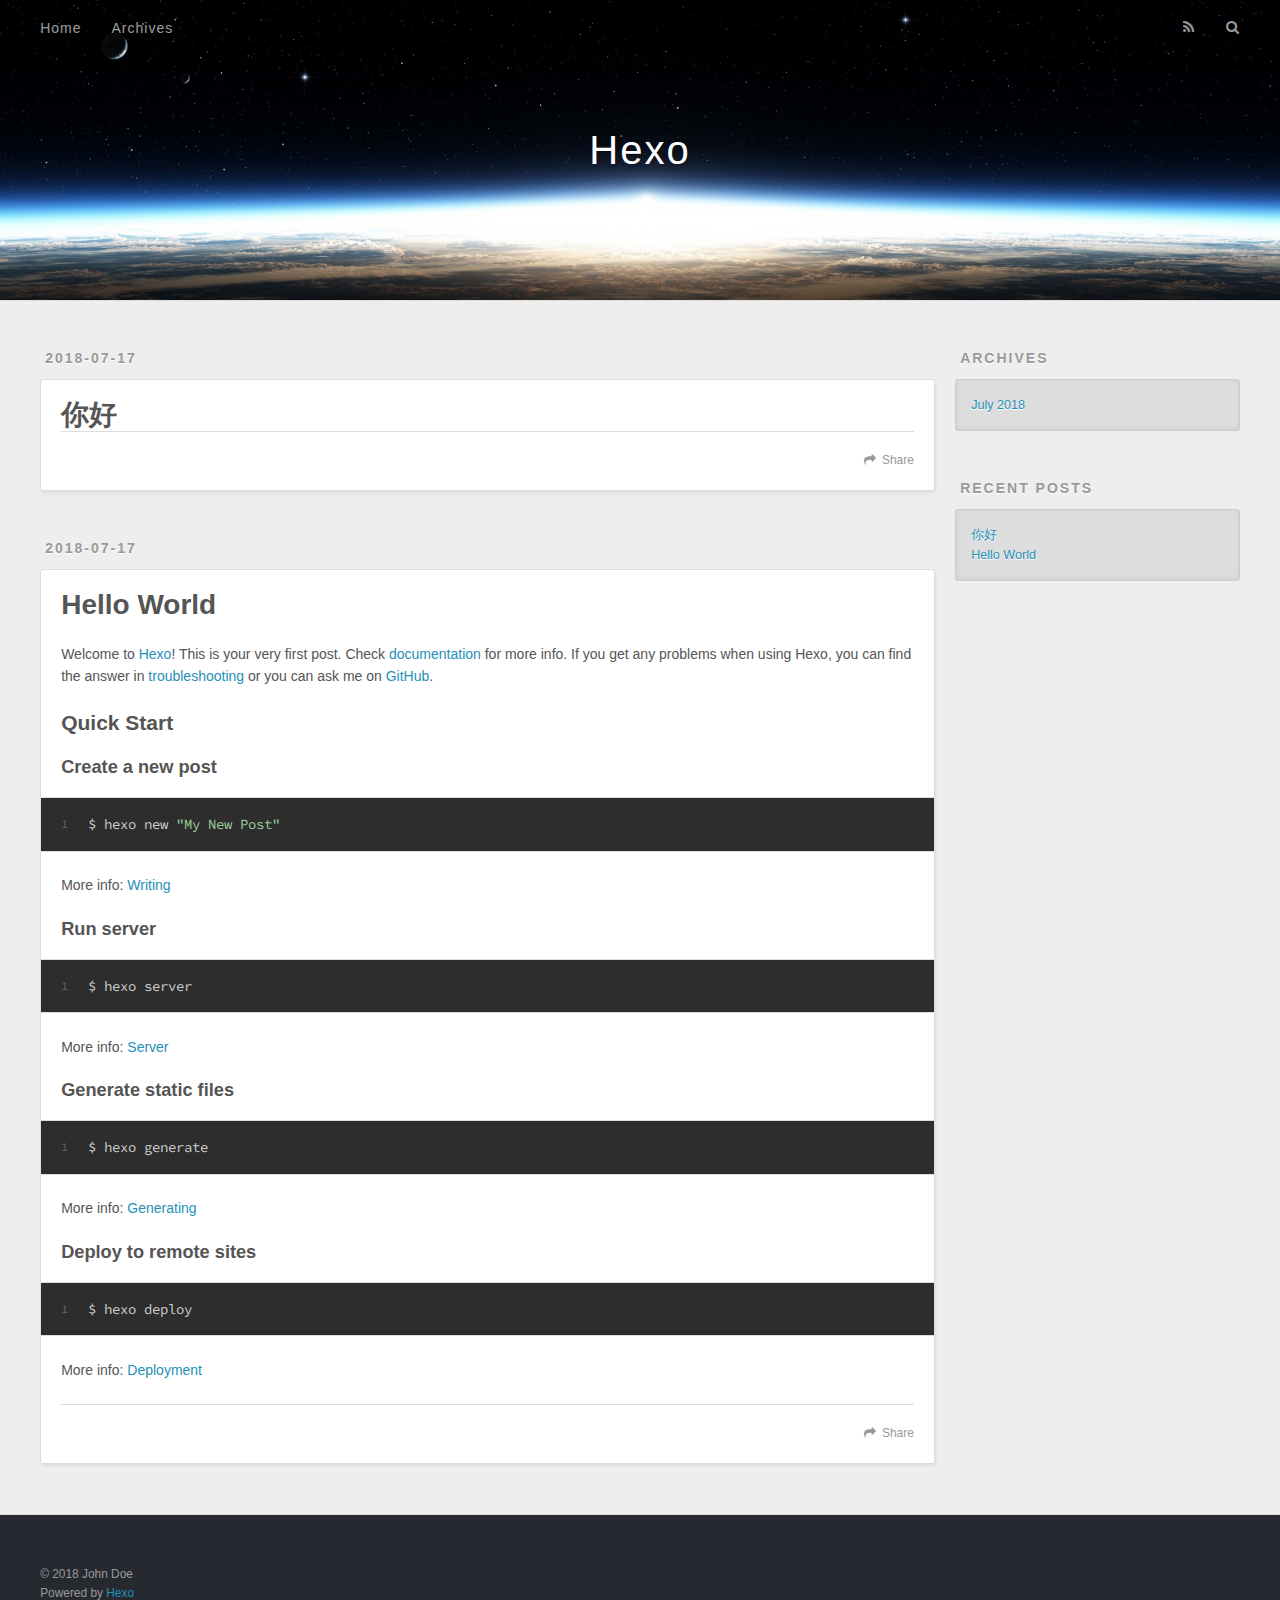
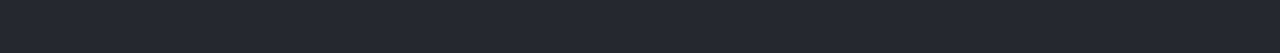
==== index.html @ c79a35bd "Site updated: 2018-07-17 16:53:22" ====
<!DOCTYPE html>
<html>
<head>
  <meta charset="utf-8">
  

  
  <title>Hexo</title>
  <meta name="viewport" content="width=device-width, initial-scale=1, maximum-scale=1">
  <meta property="og:type" content="website">
<meta property="og:title" content="Hexo">
<meta property="og:url" content="http://yoursite.com/index.html">
<meta property="og:site_name" content="Hexo">
<meta property="og:locale" content="default">
<meta name="twitter:card" content="summary">
<meta name="twitter:title" content="Hexo">
  
    <link rel="alternate" href="/atom.xml" title="Hexo" type="application/atom+xml">
  
  
    <link rel="icon" href="/favicon.png">
  
  
    <link href="//fonts.googleapis.com/css?family=Source+Code+Pro" rel="stylesheet" type="text/css">
  
  <link rel="stylesheet" href="/css/style.css">
</head>

<body>
  <div id="container">
    <div id="wrap">
      <header id="header">
  <div id="banner"></div>
  <div id="header-outer" class="outer">
    <div id="header-title" class="inner">
      <h1 id="logo-wrap">
        <a href="/" id="logo">Hexo</a>
      </h1>
      
    </div>
    <div id="header-inner" class="inner">
      <nav id="main-nav">
        <a id="main-nav-toggle" class="nav-icon"></a>
        
          <a class="main-nav-link" href="/">Home</a>
        
          <a class="main-nav-link" href="/archives">Archives</a>
        
      </nav>
      <nav id="sub-nav">
        
          <a id="nav-rss-link" class="nav-icon" href="/atom.xml" title="RSS Feed"></a>
        
        <a id="nav-search-btn" class="nav-icon" title="Search"></a>
      </nav>
      <div id="search-form-wrap">
        <form action="//google.com/search" method="get" accept-charset="UTF-8" class="search-form"><input type="search" name="q" class="search-form-input" placeholder="Search"><button type="submit" class="search-form-submit">&#xF002;</button><input type="hidden" name="sitesearch" value="http://yoursite.com"></form>
      </div>
    </div>
  </div>
</header>
      <div class="outer">
        <section id="main">
  
    <article id="post-你好" class="article article-type-post" itemscope itemprop="blogPost">
  <div class="article-meta">
    <a href="/2018/07/17/你好/" class="article-date">
  <time datetime="2018-07-17T03:58:32.000Z" itemprop="datePublished">2018-07-17</time>
</a>
    
  </div>
  <div class="article-inner">
    
    
      <header class="article-header">
        
  
    <h1 itemprop="name">
      <a class="article-title" href="/2018/07/17/你好/">你好</a>
    </h1>
  

      </header>
    
    <div class="article-entry" itemprop="articleBody">
      
        
      
    </div>
    <footer class="article-footer">
      <a data-url="http://yoursite.com/2018/07/17/你好/" data-id="cjjpgne7o00016k200ymboark" class="article-share-link">Share</a>
      
      
    </footer>
  </div>
  
</article>


  
    <article id="post-hello-world" class="article article-type-post" itemscope itemprop="blogPost">
  <div class="article-meta">
    <a href="/2018/07/17/hello-world/" class="article-date">
  <time datetime="2018-07-17T03:24:04.174Z" itemprop="datePublished">2018-07-17</time>
</a>
    
  </div>
  <div class="article-inner">
    
    
      <header class="article-header">
        
  
    <h1 itemprop="name">
      <a class="article-title" href="/2018/07/17/hello-world/">Hello World</a>
    </h1>
  

      </header>
    
    <div class="article-entry" itemprop="articleBody">
      
        <p>Welcome to <a href="https://hexo.io/" target="_blank" rel="noopener">Hexo</a>! This is your very first post. Check <a href="https://hexo.io/docs/" target="_blank" rel="noopener">documentation</a> for more info. If you get any problems when using Hexo, you can find the answer in <a href="https://hexo.io/docs/troubleshooting.html" target="_blank" rel="noopener">troubleshooting</a> or you can ask me on <a href="https://github.com/hexojs/hexo/issues" target="_blank" rel="noopener">GitHub</a>.</p>
<h2 id="Quick-Start"><a href="#Quick-Start" class="headerlink" title="Quick Start"></a>Quick Start</h2><h3 id="Create-a-new-post"><a href="#Create-a-new-post" class="headerlink" title="Create a new post"></a>Create a new post</h3><figure class="highlight bash"><table><tr><td class="gutter"><pre><span class="line">1</span><br></pre></td><td class="code"><pre><span class="line">$ hexo new <span class="string">"My New Post"</span></span><br></pre></td></tr></table></figure>
<p>More info: <a href="https://hexo.io/docs/writing.html" target="_blank" rel="noopener">Writing</a></p>
<h3 id="Run-server"><a href="#Run-server" class="headerlink" title="Run server"></a>Run server</h3><figure class="highlight bash"><table><tr><td class="gutter"><pre><span class="line">1</span><br></pre></td><td class="code"><pre><span class="line">$ hexo server</span><br></pre></td></tr></table></figure>
<p>More info: <a href="https://hexo.io/docs/server.html" target="_blank" rel="noopener">Server</a></p>
<h3 id="Generate-static-files"><a href="#Generate-static-files" class="headerlink" title="Generate static files"></a>Generate static files</h3><figure class="highlight bash"><table><tr><td class="gutter"><pre><span class="line">1</span><br></pre></td><td class="code"><pre><span class="line">$ hexo generate</span><br></pre></td></tr></table></figure>
<p>More info: <a href="https://hexo.io/docs/generating.html" target="_blank" rel="noopener">Generating</a></p>
<h3 id="Deploy-to-remote-sites"><a href="#Deploy-to-remote-sites" class="headerlink" title="Deploy to remote sites"></a>Deploy to remote sites</h3><figure class="highlight bash"><table><tr><td class="gutter"><pre><span class="line">1</span><br></pre></td><td class="code"><pre><span class="line">$ hexo deploy</span><br></pre></td></tr></table></figure>
<p>More info: <a href="https://hexo.io/docs/deployment.html" target="_blank" rel="noopener">Deployment</a></p>

      
    </div>
    <footer class="article-footer">
      <a data-url="http://yoursite.com/2018/07/17/hello-world/" data-id="cjjpgne7800006k20ro64eqb4" class="article-share-link">Share</a>
      
      
    </footer>
  </div>
  
</article>


  


</section>
        
          <aside id="sidebar">
  
    

  
    

  
    
  
    
  <div class="widget-wrap">
    <h3 class="widget-title">Archives</h3>
    <div class="widget">
      <ul class="archive-list"><li class="archive-list-item"><a class="archive-list-link" href="/archives/2018/07/">July 2018</a></li></ul>
    </div>
  </div>


  
    
  <div class="widget-wrap">
    <h3 class="widget-title">Recent Posts</h3>
    <div class="widget">
      <ul>
        
          <li>
            <a href="/2018/07/17/你好/">你好</a>
          </li>
        
          <li>
            <a href="/2018/07/17/hello-world/">Hello World</a>
          </li>
        
      </ul>
    </div>
  </div>

  
</aside>
        
      </div>
      <footer id="footer">
  
  <div class="outer">
    <div id="footer-info" class="inner">
      &copy; 2018 John Doe<br>
      Powered by <a href="http://hexo.io/" target="_blank">Hexo</a>
    </div>
  </div>
</footer>
    </div>
    <nav id="mobile-nav">
  
    <a href="/" class="mobile-nav-link">Home</a>
  
    <a href="/archives" class="mobile-nav-link">Archives</a>
  
</nav>
    

<script src="//ajax.googleapis.com/ajax/libs/jquery/2.0.3/jquery.min.js"></script>


  <link rel="stylesheet" href="/fancybox/jquery.fancybox.css">
  <script src="/fancybox/jquery.fancybox.pack.js"></script>


<script src="/js/script.js"></script>



  </div>
</body>
</html>
---- css/style.css ----
body {
  width: 100%;
}
body:before,
body:after {
  content: "";
  display: table;
}
body:after {
  clear: both;
}
html,
body,
div,
span,
applet,
object,
iframe,
h1,
h2,
h3,
h4,
h5,
h6,
p,
blockquote,
pre,
a,
abbr,
acronym,
address,
big,
cite,
code,
del,
dfn,
em,
img,
ins,
kbd,
q,
s,
samp,
small,
strike,
strong,
sub,
sup,
tt,
var,
dl,
dt,
dd,
ol,
ul,
li,
fieldset,
form,
label,
legend,
table,
caption,
tbody,
tfoot,
thead,
tr,
th,
td {
  margin: 0;
  padding: 0;
  border: 0;
  outline: 0;
  font-weight: inherit;
  font-style: inherit;
  font-family: inherit;
  font-size: 100%;
  vertical-align: baseline;
}
body {
  line-height: 1;
  color: #000;
  background: #fff;
}
ol,
ul {
  list-style: none;
}
table {
  border-collapse: separate;
  border-spacing: 0;
  vertical-align: middle;
}
caption,
th,
td {
  text-align: left;
  font-weight: normal;
  vertical-align: middle;
}
a img {
  border: none;
}
input,
button {
  margin: 0;
  padding: 0;
}
input::-moz-focus-inner,
button::-moz-focus-inner {
  border: 0;
  padding: 0;
}
@font-face {
  font-family: FontAwesome;
  font-style: normal;
  font-weight: normal;
  src: url("fonts/fontawesome-webfont.eot?v=#4.0.3");
  src: url("fonts/fontawesome-webfont.eot?#iefix&v=#4.0.3") format("embedded-opentype"), url("fonts/fontawesome-webfont.woff?v=#4.0.3") format("woff"), url("fonts/fontawesome-webfont.ttf?v=#4.0.3") format("truetype"), url("fonts/fontawesome-webfont.svg#fontawesomeregular?v=#4.0.3") format("svg");
}
html,
body,
#container {
  height: 100%;
}
body {
  background: #eee;
  font: 14px -apple-system, BlinkMacSystemFont, "Segoe UI", "Roboto", "Oxygen", "Ubuntu", "Cantarell", "Fira Sans", "Droid Sans", "Helvetica Neue", sans-serif;
  -webkit-text-size-adjust: 100%;
}
.outer {
  max-width: 1220px;
  margin: 0 auto;
  padding: 0 20px;
}
.outer:before,
.outer:after {
  content: "";
  display: table;
}
.outer:after {
  clear: both;
}
.inner {
  display: inline;
  float: left;
  width: 98.33333333333333%;
  margin: 0 0.833333333333333%;
}
.left,
.alignleft {
  float: left;
}
.right,
.alignright {
  float: right;
}
.clear {
  clear: both;
}
#container {
  position: relative;
}
.mobile-nav-on {
  overflow: hidden;
}
#wrap {
  height: 100%;
  width: 100%;
  position: absolute;
  top: 0;
  left: 0;
  -webkit-transition: 0.2s ease-out;
  -moz-transition: 0.2s ease-out;
  -ms-transition: 0.2s ease-out;
  transition: 0.2s ease-out;
  z-index: 1;
  background: #eee;
}
.mobile-nav-on #wrap {
  left: 280px;
}
@media screen and (min-width: 768px) {
  #main {
    display: inline;
    float: left;
    width: 73.33333333333333%;
    margin: 0 0.833333333333333%;
  }
}
.article-date,
.article-category-link,
.archive-year,
.widget-title {
  text-decoration: none;
  text-transform: uppercase;
  letter-spacing: 2px;
  color: #999;
  margin-bottom: 1em;
  margin-left: 5px;
  line-height: 1em;
  text-shadow: 0 1px #fff;
  font-weight: bold;
}
.article-inner,
.archive-article-inner {
  background: #fff;
  -webkit-box-shadow: 1px 2px 3px #ddd;
  box-shadow: 1px 2px 3px #ddd;
  border: 1px solid #ddd;
  border-radius: 3px;
}
.article-entry h1,
.widget h1 {
  font-size: 2em;
}
.article-entry h2,
.widget h2 {
  font-size: 1.5em;
}
.article-entry h3,
.widget h3 {
  font-size: 1.3em;
}
.article-entry h4,
.widget h4 {
  font-size: 1.2em;
}
.article-entry h5,
.widget h5 {
  font-size: 1em;
}
.article-entry h6,
.widget h6 {
  font-size: 1em;
  color: #999;
}
.article-entry hr,
.widget hr {
  border: 1px dashed #ddd;
}
.article-entry strong,
.widget strong {
  font-weight: bold;
}
.article-entry em,
.widget em,
.article-entry cite,
.widget cite {
  font-style: italic;
}
.article-entry sup,
.widget sup,
.article-entry sub,
.widget sub {
  font-size: 0.75em;
  line-height: 0;
  position: relative;
  vertical-align: baseline;
}
.article-entry sup,
.widget sup {
  top: -0.5em;
}
.article-entry sub,
.widget sub {
  bottom: -0.2em;
}
.article-entry small,
.widget small {
  font-size: 0.85em;
}
.article-entry acronym,
.widget acronym,
.article-entry abbr,
.widget abbr {
  border-bottom: 1px dotted;
}
.article-entry ul,
.widget ul,
.article-entry ol,
.widget ol,
.article-entry dl,
.widget dl {
  margin: 0 20px;
  line-height: 1.6em;
}
.article-entry ul ul,
.widget ul ul,
.article-entry ol ul,
.widget ol ul,
.article-entry ul ol,
.widget ul ol,
.article-entry ol ol,
.widget ol ol {
  margin-top: 0;
  margin-bottom: 0;
}
.article-entry ul,
.widget ul {
  list-style: disc;
}
.article-entry ol,
.widget ol {
  list-style: decimal;
}
.article-entry dt,
.widget dt {
  font-weight: bold;
}
#header {
  height: 300px;
  position: relative;
  border-bottom: 1px solid #ddd;
}
#header:before,
#header:after {
  content: "";
  position: absolute;
  left: 0;
  right: 0;
  height: 40px;
}
#header:before {
  top: 0;
  background: -webkit-linear-gradient(rgba(0,0,0,0.2), transparent);
  background: -moz-linear-gradient(rgba(0,0,0,0.2), transparent);
  background: -ms-linear-gradient(rgba(0,0,0,0.2), transparent);
  background: linear-gradient(rgba(0,0,0,0.2), transparent);
}
#header:after {
  bottom: 0;
  background: -webkit-linear-gradient(transparent, rgba(0,0,0,0.2));
  background: -moz-linear-gradient(transparent, rgba(0,0,0,0.2));
  background: -ms-linear-gradient(transparent, rgba(0,0,0,0.2));
  background: linear-gradient(transparent, rgba(0,0,0,0.2));
}
#header-outer {
  height: 100%;
  position: relative;
}
#header-inner {
  position: relative;
  overflow: hidden;
}
#banner {
  position: absolute;
  top: 0;
  left: 0;
  width: 100%;
  height: 100%;
  background: url("images/banner.jpg") center #000;
  -webkit-background-size: cover;
  -moz-background-size: cover;
  background-size: cover;
  z-index: -1;
}
#header-title {
  text-align: center;
  height: 40px;
  position: absolute;
  top: 50%;
  left: 0;
  margin-top: -20px;
}
#logo,
#subtitle {
  text-decoration: none;
  color: #fff;
  font-weight: 300;
  text-shadow: 0 1px 4px rgba(0,0,0,0.3);
}
#logo {
  font-size: 40px;
  line-height: 40px;
  letter-spacing: 2px;
}
#subtitle {
  font-size: 16px;
  line-height: 16px;
  letter-spacing: 1px;
}
#subtitle-wrap {
  margin-top: 16px;
}
#main-nav {
  float: left;
  margin-left: -15px;
}
.nav-icon,
.main-nav-link {
  float: left;
  color: #fff;
  opacity: 0.6;
  text-decoration: none;
  text-shadow: 0 1px rgba(0,0,0,0.2);
  -webkit-transition: opacity 0.2s;
  -moz-transition: opacity 0.2s;
  -ms-transition: opacity 0.2s;
  transition: opacity 0.2s;
  display: block;
  padding: 20px 15px;
}
.nav-icon:hover,
.main-nav-link:hover {
  opacity: 1;
}
.nav-icon {
  font-family: FontAwesome;
  text-align: center;
  font-size: 14px;
  width: 14px;
  height: 14px;
  padding: 20px 15px;
  position: relative;
  cursor: pointer;
}
.main-nav-link {
  font-weight: 300;
  letter-spacing: 1px;
}
@media screen and (max-width: 479px) {
  .main-nav-link {
    display: none;
  }
}
#main-nav-toggle {
  display: none;
}
#main-nav-toggle:before {
  content: "\f0c9";
}
@media screen and (max-width: 479px) {
  #main-nav-toggle {
    display: block;
  }
}
#sub-nav {
  float: right;
  margin-right: -15px;
}
#nav-rss-link:before {
  content: "\f09e";
}
#nav-search-btn:before {
  content: "\f002";
}
#search-form-wrap {
  position: absolute;
  top: 15px;
  width: 150px;
  height: 30px;
  right: -150px;
  opacity: 0;
  -webkit-transition: 0.2s ease-out;
  -moz-transition: 0.2s ease-out;
  -ms-transition: 0.2s ease-out;
  transition: 0.2s ease-out;
}
#search-form-wrap.on {
  opacity: 1;
  right: 0;
}
@media screen and (max-width: 479px) {
  #search-form-wrap {
    width: 100%;
    right: -100%;
  }
}
.search-form {
  position: absolute;
  top: 0;
  left: 0;
  right: 0;
  background: #fff;
  padding: 5px 15px;
  border-radius: 15px;
  -webkit-box-shadow: 0 0 10px rgba(0,0,0,0.3);
  box-shadow: 0 0 10px rgba(0,0,0,0.3);
}
.search-form-input {
  border: none;
  background: none;
  color: #555;
  width: 100%;
  font: 13px -apple-system, BlinkMacSystemFont, "Segoe UI", "Roboto", "Oxygen", "Ubuntu", "Cantarell", "Fira Sans", "Droid Sans", "Helvetica Neue", sans-serif;
  outline: none;
}
.search-form-input::-webkit-search-results-decoration,
.search-form-input::-webkit-search-cancel-button {
  -webkit-appearance: none;
}
.search-form-submit {
  position: absolute;
  top: 50%;
  right: 10px;
  margin-top: -7px;
  font: 13px FontAwesome;
  border: none;
  background: none;
  color: #bbb;
  cursor: pointer;
}
.search-form-submit:hover,
.search-form-submit:focus {
  color: #777;
}
.article {
  margin: 50px 0;
}
.article-inner {
  overflow: hidden;
}
.article-meta:before,
.article-meta:after {
  content: "";
  display: table;
}
.article-meta:after {
  clear: both;
}
.article-date {
  float: left;
}
.article-category {
  float: left;
  line-height: 1em;
  color: #ccc;
  text-shadow: 0 1px #fff;
  margin-left: 8px;
}
.article-category:before {
  content: "\2022";
}
.article-category-link {
  margin: 0 12px 1em;
}
.article-header {
  padding: 20px 20px 0;
}
.article-title {
  text-decoration: none;
  font-size: 2em;
  font-weight: bold;
  color: #555;
  line-height: 1.1em;
  -webkit-transition: color 0.2s;
  -moz-transition: color 0.2s;
  -ms-transition: color 0.2s;
  transition: color 0.2s;
}
a.article-title:hover {
  color: #258fb8;
}
.article-entry {
  color: #555;
  padding: 0 20px;
}
.article-entry:before,
.article-entry:after {
  content: "";
  display: table;
}
.article-entry:after {
  clear: both;
}
.article-entry p,
.article-entry table {
  line-height: 1.6em;
  margin: 1.6em 0;
}
.article-entry h1,
.article-entry h2,
.article-entry h3,
.article-entry h4,
.article-entry h5,
.article-entry h6 {
  font-weight: bold;
}
.article-entry h1,
.article-entry h2,
.article-entry h3,
.article-entry h4,
.article-entry h5,
.article-entry h6 {
  line-height: 1.1em;
  margin: 1.1em 0;
}
.article-entry a {
  color: #258fb8;
  text-decoration: none;
}
.article-entry a:hover {
  text-decoration: underline;
}
.article-entry ul,
.article-entry ol,
.article-entry dl {
  margin-top: 1.6em;
  margin-bottom: 1.6em;
}
.article-entry img,
.article-entry video {
  max-width: 100%;
  height: auto;
  display: block;
  margin: auto;
}
.article-entry iframe {
  border: none;
}
.article-entry table {
  width: 100%;
  border-collapse: collapse;
  border-spacing: 0;
}
.article-entry th {
  font-weight: bold;
  border-bottom: 3px solid #ddd;
  padding-bottom: 0.5em;
}
.article-entry td {
  border-bottom: 1px solid #ddd;
  padding: 10px 0;
}
.article-entry blockquote {
  font-family: Georgia, "Times New Roman", serif;
  font-size: 1.4em;
  margin: 1.6em 20px;
  text-align: center;
}
.article-entry blockquote footer {
  font-size: 14px;
  margin: 1.6em 0;
  font-family: -apple-system, BlinkMacSystemFont, "Segoe UI", "Roboto", "Oxygen", "Ubuntu", "Cantarell", "Fira Sans", "Droid Sans", "Helvetica Neue", sans-serif;
}
.article-entry blockquote footer cite:before {
  content: "—";
  padding: 0 0.5em;
}
.article-entry .pullquote {
  text-align: left;
  width: 45%;
  margin: 0;
}
.article-entry .pullquote.left {
  margin-left: 0.5em;
  margin-right: 1em;
}
.article-entry .pullquote.right {
  margin-right: 0.5em;
  margin-left: 1em;
}
.article-entry .caption {
  color: #999;
  display: block;
  font-size: 0.9em;
  margin-top: 0.5em;
  position: relative;
  text-align: center;
}
.article-entry .video-container {
  position: relative;
  padding-top: 56.25%;
  height: 0;
  overflow: hidden;
}
.article-entry .video-container iframe,
.article-entry .video-container object,
.article-entry .video-container embed {
  position: absolute;
  top: 0;
  left: 0;
  width: 100%;
  height: 100%;
  margin-top: 0;
}
.article-more-link a {
  display: inline-block;
  line-height: 1em;
  padding: 6px 15px;
  border-radius: 15px;
  background: #eee;
  color: #999;
  text-shadow: 0 1px #fff;
  text-decoration: none;
}
.article-more-link a:hover {
  background: #258fb8;
  color: #fff;
  text-decoration: none;
  text-shadow: 0 1px #1e7293;
}
.article-footer {
  font-size: 0.85em;
  line-height: 1.6em;
  border-top: 1px solid #ddd;
  padding-top: 1.6em;
  margin: 0 20px 20px;
}
.article-footer:before,
.article-footer:after {
  content: "";
  display: table;
}
.article-footer:after {
  clear: both;
}
.article-footer a {
  color: #999;
  text-decoration: none;
}
.article-footer a:hover {
  color: #555;
}
.article-tag-list-item {
  float: left;
  margin-right: 10px;
}
.article-tag-list-link:before {
  content: "#";
}
.article-comment-link {
  float: right;
}
.article-comment-link:before {
  content: "\f075";
  font-family: FontAwesome;
  padding-right: 8px;
}
.article-share-link {
  cursor: pointer;
  float: right;
  margin-left: 20px;
}
.article-share-link:before {
  content: "\f064";
  font-family: FontAwesome;
  padding-right: 6px;
}
#article-nav {
  position: relative;
}
#article-nav:before,
#article-nav:after {
  content: "";
  display: table;
}
#article-nav:after {
  clear: both;
}
@media screen and (min-width: 768px) {
  #article-nav {
    margin: 50px 0;
  }
  #article-nav:before {
    width: 8px;
    height: 8px;
    position: absolute;
    top: 50%;
    left: 50%;
    margin-top: -4px;
    margin-left: -4px;
    content: "";
    border-radius: 50%;
    background: #ddd;
    -webkit-box-shadow: 0 1px 2px #fff;
    box-shadow: 0 1px 2px #fff;
  }
}
.article-nav-link-wrap {
  text-decoration: none;
  text-shadow: 0 1px #fff;
  color: #999;
  -webkit-box-sizing: border-box;
  -moz-box-sizing: border-box;
  box-sizing: border-box;
  margin-top: 50px;
  text-align: center;
  display: block;
}
.article-nav-link-wrap:hover {
  color: #555;
}
@media screen and (min-width: 768px) {
  .article-nav-link-wrap {
    width: 50%;
    margin-top: 0;
  }
}
@media screen and (min-width: 768px) {
  #article-nav-newer {
    float: left;
    text-align: right;
    padding-right: 20px;
  }
}
@media screen and (min-width: 768px) {
  #article-nav-older {
    float: right;
    text-align: left;
    padding-left: 20px;
  }
}
.article-nav-caption {
  text-transform: uppercase;
  letter-spacing: 2px;
  color: #ddd;
  line-height: 1em;
  font-weight: bold;
}
#article-nav-newer .article-nav-caption {
  margin-right: -2px;
}
.article-nav-title {
  font-size: 0.85em;
  line-height: 1.6em;
  margin-top: 0.5em;
}
.article-share-box {
  position: absolute;
  display: none;
  background: #fff;
  -webkit-box-shadow: 1px 2px 10px rgba(0,0,0,0.2);
  box-shadow: 1px 2px 10px rgba(0,0,0,0.2);
  border-radius: 3px;
  margin-left: -145px;
  overflow: hidden;
  z-index: 1;
}
.article-share-box.on {
  display: block;
}
.article-share-input {
  width: 100%;
  background: none;
  -webkit-box-sizing: border-box;
  -moz-box-sizing: border-box;
  box-sizing: border-box;
  font: 14px -apple-system, BlinkMacSystemFont, "Segoe UI", "Roboto", "Oxygen", "Ubuntu", "Cantarell", "Fira Sans", "Droid Sans", "Helvetica Neue", sans-serif;
  padding: 0 15px;
  color: #555;
  outline: none;
  border: 1px solid #ddd;
  border-radius: 3px 3px 0 0;
  height: 36px;
  line-height: 36px;
}
.article-share-links {
  background: #eee;
}
.article-share-links:before,
.article-share-links:after {
  content: "";
  display: table;
}
.article-share-links:after {
  clear: both;
}
.article-share-twitter,
.article-share-facebook,
.article-share-pinterest,
.article-share-google {
  width: 50px;
  height: 36px;
  display: block;
  float: left;
  position: relative;
  color: #999;
  text-shadow: 0 1px #fff;
}
.article-share-twitter:before,
.article-share-facebook:before,
.article-share-pinterest:before,
.article-share-google:before {
  font-size: 20px;
  font-family: FontAwesome;
  width: 20px;
  height: 20px;
  position: absolute;
  top: 50%;
  left: 50%;
  margin-top: -10px;
  margin-left: -10px;
  text-align: center;
}
.article-share-twitter:hover,
.article-share-facebook:hover,
.article-share-pinterest:hover,
.article-share-google:hover {
  color: #fff;
}
.article-share-twitter:before {
  content: "\f099";
}
.article-share-twitter:hover {
  background: #00aced;
  text-shadow: 0 1px #008abe;
}
.article-share-facebook:before {
  content: "\f09a";
}
.article-share-facebook:hover {
  background: #3b5998;
  text-shadow: 0 1px #2f477a;
}
.article-share-pinterest:before {
  content: "\f0d2";
}
.article-share-pinterest:hover {
  background: #cb2027;
  text-shadow: 0 1px #a21a1f;
}
.article-share-google:before {
  content: "\f0d5";
}
.article-share-google:hover {
  background: #dd4b39;
  text-shadow: 0 1px #be3221;
}
.article-gallery {
  background: #000;
  position: relative;
}
.article-gallery-photos {
  position: relative;
  overflow: hidden;
}
.article-gallery-img {
  display: none;
  max-width: 100%;
}
.article-gallery-img:first-child {
  display: block;
}
.article-gallery-img.loaded {
  position: absolute;
  display: block;
}
.article-gallery-img img {
  display: block;
  max-width: 100%;
  margin: 0 auto;
}
#comments {
  background: #fff;
  -webkit-box-shadow: 1px 2px 3px #ddd;
  box-shadow: 1px 2px 3px #ddd;
  padding: 20px;
  border: 1px solid #ddd;
  border-radius: 3px;
  margin: 50px 0;
}
#comments a {
  color: #258fb8;
}
.archives-wrap {
  margin: 50px 0;
}
.archives:before,
.archives:after {
  content: "";
  display: table;
}
.archives:after {
  clear: both;
}
.archive-year-wrap {
  margin-bottom: 1em;
}
.archives {
  -webkit-column-gap: 10px;
  -moz-column-gap: 10px;
  column-gap: 10px;
}
@media screen and (min-width: 480px) and (max-width: 767px) {
  .archives {
    -webkit-column-count: 2;
    -moz-column-count: 2;
    column-count: 2;
  }
}
@media screen and (min-width: 768px) {
  .archives {
    -webkit-column-count: 3;
    -moz-column-count: 3;
    column-count: 3;
  }
}
.archive-article {
  -webkit-column-break-inside: avoid;
  page-break-inside: avoid;
  overflow: hidden;
  break-inside: avoid-column;
}
.archive-article-inner {
  padding: 10px;
  margin-bottom: 15px;
}
.archive-article-title {
  text-decoration: none;
  font-weight: bold;
  color: #555;
  -webkit-transition: color 0.2s;
  -moz-transition: color 0.2s;
  -ms-transition: color 0.2s;
  transition: color 0.2s;
  line-height: 1.6em;
}
.archive-article-title:hover {
  color: #258fb8;
}
.archive-article-footer {
  margin-top: 1em;
}
.archive-article-date {
  color: #999;
  text-decoration: none;
  font-size: 0.85em;
  line-height: 1em;
  margin-bottom: 0.5em;
  display: block;
}
#page-nav {
  margin: 50px auto;
  background: #fff;
  -webkit-box-shadow: 1px 2px 3px #ddd;
  box-shadow: 1px 2px 3px #ddd;
  border: 1px solid #ddd;
  border-radius: 3px;
  text-align: center;
  color: #999;
  overflow: hidden;
}
#page-nav:before,
#page-nav:after {
  content: "";
  display: table;
}
#page-nav:after {
  clear: both;
}
#page-nav a,
#page-nav span {
  padding: 10px 20px;
  line-height: 1;
  height: 2ex;
}
#page-nav a {
  color: #999;
  text-decoration: none;
}
#page-nav a:hover {
  background: #999;
  color: #fff;
}
#page-nav .prev {
  float: left;
}
#page-nav .next {
  float: right;
}
#page-nav .page-number {
  display: inline-block;
}
@media screen and (max-width: 479px) {
  #page-nav .page-number {
    display: none;
  }
}
#page-nav .current {
  color: #555;
  font-weight: bold;
}
#page-nav .space {
  color: #ddd;
}
#footer {
  background: #262a30;
  padding: 50px 0;
  border-top: 1px solid #ddd;
  color: #999;
}
#footer a {
  color: #258fb8;
  text-decoration: none;
}
#footer a:hover {
  text-decoration: underline;
}
#footer-info {
  line-height: 1.6em;
  font-size: 0.85em;
}
.article-entry pre,
.article-entry .highlight {
  background: #2d2d2d;
  margin: 0 -20px;
  padding: 15px 20px;
  border-style: solid;
  border-color: #ddd;
  border-width: 1px 0;
  overflow: auto;
  color: #ccc;
  line-height: 22.400000000000002px;
}
.article-entry .highlight .gutter pre,
.article-entry .gist .gist-file .gist-data .line-numbers {
  color: #666;
  font-size: 0.85em;
}
.article-entry pre,
.article-entry code {
  font-family: "Source Code Pro", Consolas, Monaco, Menlo, Consolas, monospace;
}
.article-entry code {
  background: #eee;
  text-shadow: 0 1px #fff;
  padding: 0 0.3em;
}
.article-entry pre code {
  background: none;
  text-shadow: none;
  padding: 0;
}
.article-entry .highlight pre {
  border: none;
  margin: 0;
  padding: 0;
}
.article-entry .highlight table {
  margin: 0;
  width: auto;
}
.article-entry .highlight td {
  border: none;
  padding: 0;
}
.article-entry .highlight figcaption {
  font-size: 0.85em;
  color: #999;
  line-height: 1em;
  margin-bottom: 1em;
}
.article-entry .highlight figcaption:before,
.article-entry .highlight figcaption:after {
  content: "";
  display: table;
}
.article-entry .highlight figcaption:after {
  clear: both;
}
.article-entry .highlight figcaption a {
  float: right;
}
.article-entry .highlight .gutter pre {
  text-align: right;
  padding-right: 20px;
}
.article-entry .highlight .line {
  height: 22.400000000000002px;
}
.article-entry .highlight .line.marked {
  background: #515151;
}
.article-entry .gist {
  margin: 0 -20px;
  border-style: solid;
  border-color: #ddd;
  border-width: 1px 0;
  background: #2d2d2d;
  padding: 15px 20px 15px 0;
}
.article-entry .gist .gist-file {
  border: none;
  font-family: "Source Code Pro", Consolas, Monaco, Menlo, Consolas, monospace;
  margin: 0;
}
.article-entry .gist .gist-file .gist-data {
  background: none;
  border: none;
}
.article-entry .gist .gist-file .gist-data .line-numbers {
  background: none;
  border: none;
  padding: 0 20px 0 0;
}
.article-entry .gist .gist-file .gist-data .line-data {
  padding: 0 !important;
}
.article-entry .gist .gist-file .highlight {
  margin: 0;
  padding: 0;
  border: none;
}
.article-entry .gist .gist-file .gist-meta {
  background: #2d2d2d;
  color: #999;
  font: 0.85em -apple-system, BlinkMacSystemFont, "Segoe UI", "Roboto", "Oxygen", "Ubuntu", "Cantarell", "Fira Sans", "Droid Sans", "Helvetica Neue", sans-serif;
  text-shadow: 0 0;
  padding: 0;
  margin-top: 1em;
  margin-left: 20px;
}
.article-entry .gist .gist-file .gist-meta a {
  color: #258fb8;
  font-weight: normal;
}
.article-entry .gist .gist-file .gist-meta a:hover {
  text-decoration: underline;
}
pre .comment,
pre .title {
  color: #999;
}
pre .variable,
pre .attribute,
pre .tag,
pre .regexp,
pre .ruby .constant,
pre .xml .tag .title,
pre .xml .pi,
pre .xml .doctype,
pre .html .doctype,
pre .css .id,
pre .css .class,
pre .css .pseudo {
  color: #f2777a;
}
pre .number,
pre .preprocessor,
pre .built_in,
pre .literal,
pre .params,
pre .constant {
  color: #f99157;
}
pre .class,
pre .ruby .class .title,
pre .css .rules .attribute {
  color: #9c9;
}
pre .string,
pre .value,
pre .inheritance,
pre .header,
pre .ruby .symbol,
pre .xml .cdata {
  color: #9c9;
}
pre .css .hexcolor {
  color: #6cc;
}
pre .function,
pre .python .decorator,
pre .python .title,
pre .ruby .function .title,
pre .ruby .title .keyword,
pre .perl .sub,
pre .javascript .title,
pre .coffeescript .title {
  color: #69c;
}
pre .keyword,
pre .javascript .function {
  color: #c9c;
}
@media screen and (max-width: 479px) {
  #mobile-nav {
    position: absolute;
    top: 0;
    left: 0;
    width: 280px;
    height: 100%;
    background: #191919;
    border-right: 1px solid #fff;
  }
}
@media screen and (max-width: 479px) {
  .mobile-nav-link {
    display: block;
    color: #999;
    text-decoration: none;
    padding: 15px 20px;
    font-weight: bold;
  }
  .mobile-nav-link:hover {
    color: #fff;
  }
}
@media screen and (min-width: 768px) {
  #sidebar {
    display: inline;
    float: left;
    width: 23.333333333333332%;
    margin: 0 0.833333333333333%;
  }
}
.widget-wrap {
  margin: 50px 0;
}
.widget {
  color: #777;
  text-shadow: 0 1px #fff;
  background: #ddd;
  -webkit-box-shadow: 0 -1px 4px #ccc inset;
  box-shadow: 0 -1px 4px #ccc inset;
  border: 1px solid #ccc;
  padding: 15px;
  border-radius: 3px;
}
.widget a {
  color: #258fb8;
  text-decoration: none;
}
.widget a:hover {
  text-decoration: underline;
}
.widget ul ul,
.widget ol ul,
.widget dl ul,
.widget ul ol,
.widget ol ol,
.widget dl ol,
.widget ul dl,
.widget ol dl,
.widget dl dl {
  margin-left: 15px;
  list-style: disc;
}
.widget {
  line-height: 1.6em;
  word-wrap: break-word;
  font-size: 0.9em;
}
.widget ul,
.widget ol {
  list-style: none;
  margin: 0;
}
.widget ul ul,
.widget ol ul,
.widget ul ol,
.widget ol ol {
  margin: 0 20px;
}
.widget ul ul,
.widget ol ul {
  list-style: disc;
}
.widget ul ol,
.widget ol ol {
  list-style: decimal;
}
.category-list-count,
.tag-list-count,
.archive-list-count {
  padding-left: 5px;
  color: #999;
  font-size: 0.85em;
}
.category-list-count:before,
.tag-list-count:before,
.archive-list-count:before {
  content: "(";
}
.category-list-count:after,
.tag-list-count:after,
.archive-list-count:after {
  content: ")";
}
.tagcloud a {
  margin-right: 5px;
  display: inline-block;
}
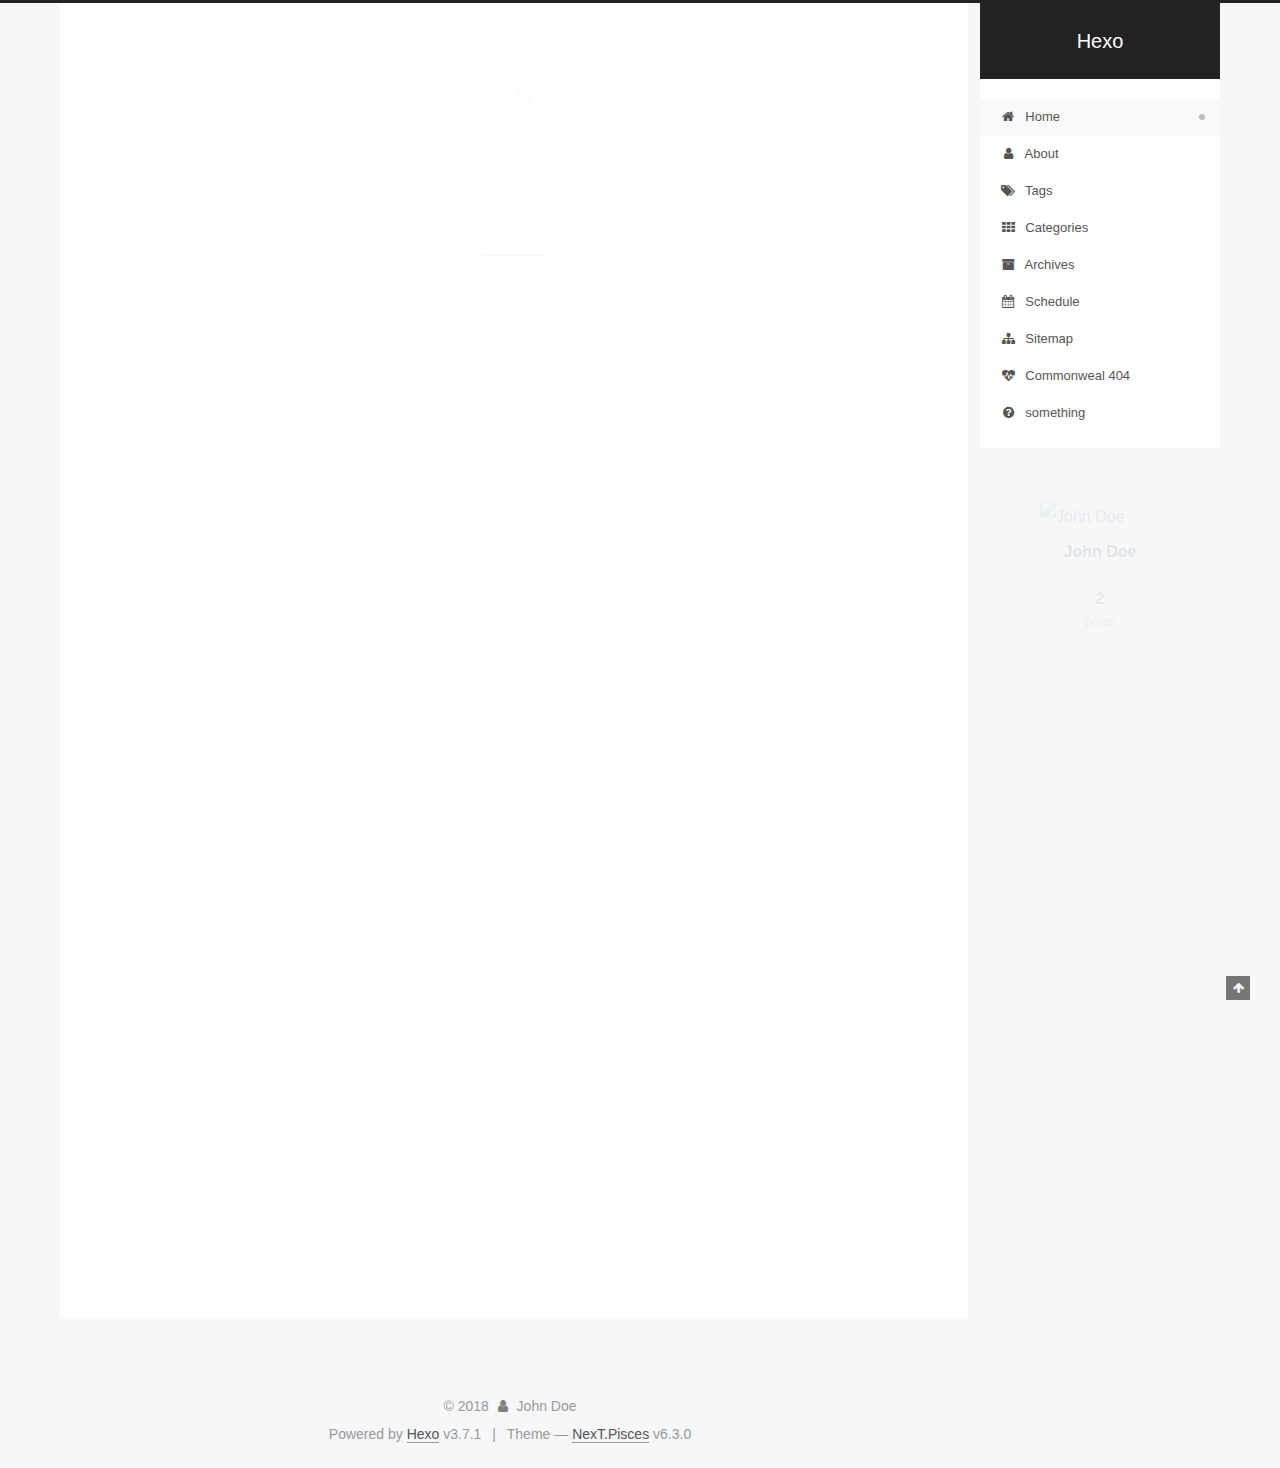
==== commit 77fb0c71: "Site updated: 2018-07-18 08:40:49" ====
--- a/index.html
+++ b/index.html
@@ -1,126 +1,556 @@
 <!DOCTYPE html>
-<html>
+
+
+
+
+
+
+
+
+
+
+
+
+  
+
+
+<html class="theme-next pisces use-motion" lang="zh-Hans">
 <head>
-  <meta charset="utf-8">
-  
-
-  
-  <title>Hexo</title>
-  <meta name="viewport" content="width=device-width, initial-scale=1, maximum-scale=1">
+  <meta charset="UTF-8"/>
+<meta http-equiv="X-UA-Compatible" content="IE=edge" />
+<meta name="viewport" content="width=device-width, initial-scale=1, maximum-scale=2"/>
+<meta name="theme-color" content="#222">
+
+
+
+
+
+
+
+
+
+
+
+
+<meta http-equiv="Cache-Control" content="no-transform" />
+<meta http-equiv="Cache-Control" content="no-siteapp" />
+
+
+
+
+
+
+
+
+
+
+
+
+
+
+
+
+
+
+
+
+
+
+<link href="/lib/font-awesome/css/font-awesome.min.css?v=4.6.2" rel="stylesheet" type="text/css" />
+
+<link href="/css/main.css?v=6.3.0" rel="stylesheet" type="text/css" />
+
+
+  <link rel="apple-touch-icon" sizes="180x180" href="/images/apple-touch-icon-next.png?v=6.3.0">
+
+
+  <link rel="icon" type="image/png" sizes="32x32" href="/images/favicon-32x32-next.png?v=6.3.0">
+
+
+  <link rel="icon" type="image/png" sizes="16x16" href="/images/favicon-16x16-next.png?v=6.3.0">
+
+
+  <link rel="mask-icon" href="/images/logo.svg?v=6.3.0" color="#222">
+
+
+
+
+
+
+
+
+
+<script type="text/javascript" id="hexo.configurations">
+  var NexT = window.NexT || {};
+  var CONFIG = {
+    root: '/',
+    scheme: 'Pisces',
+    version: '6.3.0',
+    sidebar: {"position":"right","display":"post","offset":12,"b2t":false,"scrollpercent":false,"onmobile":false},
+    fancybox: false,
+    fastclick: false,
+    lazyload: false,
+    tabs: true,
+    motion: {"enable":true,"async":false,"transition":{"post_block":"fadeIn","post_header":"slideDownIn","post_body":"slideDownIn","coll_header":"slideLeftIn","sidebar":"slideUpIn"}},
+    algolia: {
+      applicationID: '',
+      apiKey: '',
+      indexName: '',
+      hits: {"per_page":10},
+      labels: {"input_placeholder":"Search for Posts","hits_empty":"We didn't find any results for the search: ${query}","hits_stats":"${hits} results found in ${time} ms"}
+    }
+  };
+</script>
+
+
+  
+
+
+
+
   <meta property="og:type" content="website">
 <meta property="og:title" content="Hexo">
 <meta property="og:url" content="http://yoursite.com/index.html">
 <meta property="og:site_name" content="Hexo">
-<meta property="og:locale" content="default">
+<meta property="og:locale" content="zh-Hans">
 <meta name="twitter:card" content="summary">
 <meta name="twitter:title" content="Hexo">
-  
-    <link rel="alternate" href="/atom.xml" title="Hexo" type="application/atom+xml">
-  
-  
-    <link rel="icon" href="/favicon.png">
-  
-  
-    <link href="//fonts.googleapis.com/css?family=Source+Code+Pro" rel="stylesheet" type="text/css">
-  
-  <link rel="stylesheet" href="/css/style.css">
+
+
+
+
+
+
+  <link rel="canonical" href="http://yoursite.com/"/>
+
+
+
+<script type="text/javascript" id="page.configurations">
+  CONFIG.page = {
+    sidebar: "",
+  };
+</script>
+
+  <title>Hexo</title>
+  
+
+
+
+
+
+
+
+
+
+  <noscript>
+  <style type="text/css">
+    .use-motion .motion-element,
+    .use-motion .brand,
+    .use-motion .menu-item,
+    .sidebar-inner,
+    .use-motion .post-block,
+    .use-motion .pagination,
+    .use-motion .comments,
+    .use-motion .post-header,
+    .use-motion .post-body,
+    .use-motion .collection-title { opacity: initial; }
+
+    .use-motion .logo,
+    .use-motion .site-title,
+    .use-motion .site-subtitle {
+      opacity: initial;
+      top: initial;
+    }
+
+    .use-motion {
+      .logo-line-before i { left: initial; }
+      .logo-line-after i { right: initial; }
+    }
+  </style>
+</noscript>
+
 </head>
 
-<body>
-  <div id="container">
-    <div id="wrap">
-      <header id="header">
-  <div id="banner"></div>
-  <div id="header-outer" class="outer">
-    <div id="header-title" class="inner">
-      <h1 id="logo-wrap">
-        <a href="/" id="logo">Hexo</a>
-      </h1>
-      
+<body itemscope itemtype="http://schema.org/WebPage" lang="zh-Hans">
+
+  
+  
+    
+  
+
+  <div class="container sidebar-position-right 
+  page-home">
+    <div class="headband"></div>
+
+    <header id="header" class="header" itemscope itemtype="http://schema.org/WPHeader">
+      <div class="header-inner"><div class="site-brand-wrapper">
+  <div class="site-meta ">
+    
+
+    <div class="custom-logo-site-title">
+      <a href="/" class="brand" rel="start">
+        <span class="logo-line-before"><i></i></span>
+        <span class="site-title">Hexo</span>
+        <span class="logo-line-after"><i></i></span>
+      </a>
     </div>
-    <div id="header-inner" class="inner">
-      <nav id="main-nav">
-        <a id="main-nav-toggle" class="nav-icon"></a>
-        
-          <a class="main-nav-link" href="/">Home</a>
-        
-          <a class="main-nav-link" href="/archives">Archives</a>
-        
-      </nav>
-      <nav id="sub-nav">
-        
-          <a id="nav-rss-link" class="nav-icon" href="/atom.xml" title="RSS Feed"></a>
-        
-        <a id="nav-search-btn" class="nav-icon" title="Search"></a>
-      </nav>
-      <div id="search-form-wrap">
-        <form action="//google.com/search" method="get" accept-charset="UTF-8" class="search-form"><input type="search" name="q" class="search-form-input" placeholder="Search"><button type="submit" class="search-form-submit">&#xF002;</button><input type="hidden" name="sitesearch" value="http://yoursite.com"></form>
-      </div>
+    
+  </div>
+
+  <div class="site-nav-toggle">
+    <button aria-label="Toggle navigation bar">
+      <span class="btn-bar"></span>
+      <span class="btn-bar"></span>
+      <span class="btn-bar"></span>
+    </button>
+  </div>
+</div>
+
+
+
+<nav class="site-nav">
+  
+    <ul id="menu" class="menu">
+      
+        
+        
+        
+          
+          <li class="menu-item menu-item-home menu-item-active">
+    <a href="/" rel="section">
+      <i class="menu-item-icon fa fa-fw fa-home"></i> <br />Home</a>
+  </li>
+        
+        
+        
+          
+          <li class="menu-item menu-item-about">
+    <a href="/about/" rel="section">
+      <i class="menu-item-icon fa fa-fw fa-user"></i> <br />About</a>
+  </li>
+        
+        
+        
+          
+          <li class="menu-item menu-item-tags">
+    <a href="/tags/" rel="section">
+      <i class="menu-item-icon fa fa-fw fa-tags"></i> <br />Tags</a>
+  </li>
+        
+        
+        
+          
+          <li class="menu-item menu-item-categories">
+    <a href="/categories/" rel="section">
+      <i class="menu-item-icon fa fa-fw fa-th"></i> <br />Categories</a>
+  </li>
+        
+        
+        
+          
+          <li class="menu-item menu-item-archives">
+    <a href="/archives/" rel="section">
+      <i class="menu-item-icon fa fa-fw fa-archive"></i> <br />Archives</a>
+  </li>
+        
+        
+        
+          
+          <li class="menu-item menu-item-schedule">
+    <a href="/schedule/" rel="section">
+      <i class="menu-item-icon fa fa-fw fa-calendar"></i> <br />Schedule</a>
+  </li>
+        
+        
+        
+          
+          <li class="menu-item menu-item-sitemap">
+    <a href="/sitemap.xml" rel="section">
+      <i class="menu-item-icon fa fa-fw fa-sitemap"></i> <br />Sitemap</a>
+  </li>
+        
+        
+        
+          
+          <li class="menu-item menu-item-commonweal">
+    <a href="/404/" rel="section">
+      <i class="menu-item-icon fa fa-fw fa-heartbeat"></i> <br />Commonweal 404</a>
+  </li>
+        
+        
+        
+          
+          <li class="menu-item menu-item-something">
+    <a href="/something" rel="section">
+      <i class="menu-item-icon fa fa-fw fa-question-circle"></i> <br />something</a>
+  </li>
+
+      
+      
+    </ul>
+  
+
+  
+
+  
+</nav>
+
+
+
+  
+
+
+
+</div>
+    </header>
+
+    
+
+
+    <main id="main" class="main">
+      <div class="main-inner">
+        <div class="content-wrap">
+          
+            
+
+          
+          <div id="content" class="content">
+            
+  <section id="posts" class="posts-expand">
+    
+      
+
+  
+
+  
+  
+  
+
+  
+
+  <article class="post post-type-normal" itemscope itemtype="http://schema.org/Article">
+  
+  
+  
+  <div class="post-block">
+    <link itemprop="mainEntityOfPage" href="http://yoursite.com/2018/07/17/你好/">
+
+    <span hidden itemprop="author" itemscope itemtype="http://schema.org/Person">
+      <meta itemprop="name" content="John Doe">
+      <meta itemprop="description" content="">
+      <meta itemprop="image" content="https://avatars1.githubusercontent.com/u/32634646?s=460&v=4">
+    </span>
+
+    <span hidden itemprop="publisher" itemscope itemtype="http://schema.org/Organization">
+      <meta itemprop="name" content="Hexo">
+    </span>
+
+    
+      <header class="post-header">
+
+        
+        
+          <h1 class="post-title" itemprop="name headline">
+                
+                <a class="post-title-link" href="/2018/07/17/你好/" itemprop="url">
+                  你好
+                </a>
+              
+            
+          </h1>
+        
+
+        <div class="post-meta">
+          <span class="post-time">
+
+            
+            
+            
+
+            
+              <span class="post-meta-item-icon">
+                <i class="fa fa-calendar-o"></i>
+              </span>
+              
+                <span class="post-meta-item-text">Posted on</span>
+              
+
+              
+                
+              
+
+              <time title="Created: 2018-07-17 11:58:32" itemprop="dateCreated datePublished" datetime="2018-07-17T11:58:32+08:00">2018-07-17</time>
+            
+
+            
+          </span>
+
+          
+
+          
+            
+          
+
+          
+          
+
+          
+
+          
+
+          
+
+        </div>
+      </header>
+    
+
+    
+    
+    
+    <div class="post-body" itemprop="articleBody">
+
+      
+      
+
+      
+        
+          
+            
+          
+        
+      
     </div>
-  </div>
-</header>
-      <div class="outer">
-        <section id="main">
-  
-    <article id="post-你好" class="article article-type-post" itemscope itemprop="blogPost">
-  <div class="article-meta">
-    <a href="/2018/07/17/你好/" class="article-date">
-  <time datetime="2018-07-17T03:58:32.000Z" itemprop="datePublished">2018-07-17</time>
-</a>
-    
-  </div>
-  <div class="article-inner">
-    
-    
-      <header class="article-header">
-        
-  
-    <h1 itemprop="name">
-      <a class="article-title" href="/2018/07/17/你好/">你好</a>
-    </h1>
-  
-
-      </header>
-    
-    <div class="article-entry" itemprop="articleBody">
-      
-        
-      
-    </div>
-    <footer class="article-footer">
-      <a data-url="http://yoursite.com/2018/07/17/你好/" data-id="cjjpgne7o00016k200ymboark" class="article-share-link">Share</a>
-      
+
+    
+
+    
+    
+    
+
+    
+
+    
+
+    
+
+    <footer class="post-footer">
+      
+
+      
+
+      
+
+      
+      
+        <div class="post-eof"></div>
       
     </footer>
   </div>
   
-</article>
-
-
-  
-    <article id="post-hello-world" class="article article-type-post" itemscope itemprop="blogPost">
-  <div class="article-meta">
-    <a href="/2018/07/17/hello-world/" class="article-date">
-  <time datetime="2018-07-17T03:24:04.174Z" itemprop="datePublished">2018-07-17</time>
-</a>
-    
-  </div>
-  <div class="article-inner">
-    
-    
-      <header class="article-header">
-        
-  
-    <h1 itemprop="name">
-      <a class="article-title" href="/2018/07/17/hello-world/">Hello World</a>
-    </h1>
-  
-
+  
+  
+  </article>
+
+
+    
+      
+
+  
+
+  
+  
+  
+
+  
+
+  <article class="post post-type-normal" itemscope itemtype="http://schema.org/Article">
+  
+  
+  
+  <div class="post-block">
+    <link itemprop="mainEntityOfPage" href="http://yoursite.com/2018/07/17/hello-world/">
+
+    <span hidden itemprop="author" itemscope itemtype="http://schema.org/Person">
+      <meta itemprop="name" content="John Doe">
+      <meta itemprop="description" content="">
+      <meta itemprop="image" content="https://avatars1.githubusercontent.com/u/32634646?s=460&v=4">
+    </span>
+
+    <span hidden itemprop="publisher" itemscope itemtype="http://schema.org/Organization">
+      <meta itemprop="name" content="Hexo">
+    </span>
+
+    
+      <header class="post-header">
+
+        
+        
+          <h1 class="post-title" itemprop="name headline">
+                
+                <a class="post-title-link" href="/2018/07/17/hello-world/" itemprop="url">
+                  Hello World
+                </a>
+              
+            
+          </h1>
+        
+
+        <div class="post-meta">
+          <span class="post-time">
+
+            
+            
+            
+
+            
+              <span class="post-meta-item-icon">
+                <i class="fa fa-calendar-o"></i>
+              </span>
+              
+                <span class="post-meta-item-text">Posted on</span>
+              
+
+              
+                
+              
+
+              <time title="Created: 2018-07-17 11:24:04" itemprop="dateCreated datePublished" datetime="2018-07-17T11:24:04+08:00">2018-07-17</time>
+            
+
+            
+          </span>
+
+          
+
+          
+            
+          
+
+          
+          
+
+          
+
+          
+
+          
+
+        </div>
       </header>
     
-    <div class="article-entry" itemprop="articleBody">
-      
-        <p>Welcome to <a href="https://hexo.io/" target="_blank" rel="noopener">Hexo</a>! This is your very first post. Check <a href="https://hexo.io/docs/" target="_blank" rel="noopener">documentation</a> for more info. If you get any problems when using Hexo, you can find the answer in <a href="https://hexo.io/docs/troubleshooting.html" target="_blank" rel="noopener">troubleshooting</a> or you can ask me on <a href="https://github.com/hexojs/hexo/issues" target="_blank" rel="noopener">GitHub</a>.</p>
+
+    
+    
+    
+    <div class="post-body" itemprop="articleBody">
+
+      
+      
+
+      
+        
+          
+            <p>Welcome to <a href="https://hexo.io/" target="_blank" rel="noopener">Hexo</a>! This is your very first post. Check <a href="https://hexo.io/docs/" target="_blank" rel="noopener">documentation</a> for more info. If you get any problems when using Hexo, you can find the answer in <a href="https://hexo.io/docs/troubleshooting.html" target="_blank" rel="noopener">troubleshooting</a> or you can ask me on <a href="https://github.com/hexojs/hexo/issues" target="_blank" rel="noopener">GitHub</a>.</p>
 <h2 id="Quick-Start"><a href="#Quick-Start" class="headerlink" title="Quick Start"></a>Quick Start</h2><h3 id="Create-a-new-post"><a href="#Create-a-new-post" class="headerlink" title="Create a new post"></a>Create a new post</h3><figure class="highlight bash"><table><tr><td class="gutter"><pre><span class="line">1</span><br></pre></td><td class="code"><pre><span class="line">$ hexo new <span class="string">"My New Post"</span></span><br></pre></td></tr></table></figure>
 <p>More info: <a href="https://hexo.io/docs/writing.html" target="_blank" rel="noopener">Writing</a></p>
 <h3 id="Run-server"><a href="#Run-server" class="headerlink" title="Run server"></a>Run server</h3><figure class="highlight bash"><table><tr><td class="gutter"><pre><span class="line">1</span><br></pre></td><td class="code"><pre><span class="line">$ hexo server</span><br></pre></td></tr></table></figure>
@@ -130,95 +560,309 @@
 <h3 id="Deploy-to-remote-sites"><a href="#Deploy-to-remote-sites" class="headerlink" title="Deploy to remote sites"></a>Deploy to remote sites</h3><figure class="highlight bash"><table><tr><td class="gutter"><pre><span class="line">1</span><br></pre></td><td class="code"><pre><span class="line">$ hexo deploy</span><br></pre></td></tr></table></figure>
 <p>More info: <a href="https://hexo.io/docs/deployment.html" target="_blank" rel="noopener">Deployment</a></p>
 
+          
+        
       
     </div>
-    <footer class="article-footer">
-      <a data-url="http://yoursite.com/2018/07/17/hello-world/" data-id="cjjpgne7800006k20ro64eqb4" class="article-share-link">Share</a>
-      
+
+    
+
+    
+    
+    
+
+    
+
+    
+
+    
+
+    <footer class="post-footer">
+      
+
+      
+
+      
+
+      
+      
+        <div class="post-eof"></div>
       
     </footer>
   </div>
   
-</article>
-
-
-  
-
-
-</section>
-        
-          <aside id="sidebar">
-  
-    
-
-  
-    
-
-  
-    
-  
-    
-  <div class="widget-wrap">
-    <h3 class="widget-title">Archives</h3>
-    <div class="widget">
-      <ul class="archive-list"><li class="archive-list-item"><a class="archive-list-link" href="/archives/2018/07/">July 2018</a></li></ul>
+  
+  
+  </article>
+
+
+    
+  </section>
+
+  
+
+
+          </div>
+          
+
+        </div>
+        
+          
+  
+  <div class="sidebar-toggle">
+    <div class="sidebar-toggle-line-wrap">
+      <span class="sidebar-toggle-line sidebar-toggle-line-first"></span>
+      <span class="sidebar-toggle-line sidebar-toggle-line-middle"></span>
+      <span class="sidebar-toggle-line sidebar-toggle-line-last"></span>
     </div>
   </div>
 
-
-  
-    
-  <div class="widget-wrap">
-    <h3 class="widget-title">Recent Posts</h3>
-    <div class="widget">
-      <ul>
-        
-          <li>
-            <a href="/2018/07/17/你好/">你好</a>
-          </li>
-        
-          <li>
-            <a href="/2018/07/17/hello-world/">Hello World</a>
-          </li>
-        
-      </ul>
+  <aside id="sidebar" class="sidebar">
+    
+    <div class="sidebar-inner">
+
+      
+
+      
+
+      <section class="site-overview-wrap sidebar-panel sidebar-panel-active">
+        <div class="site-overview">
+          <div class="site-author motion-element" itemprop="author" itemscope itemtype="http://schema.org/Person">
+            
+              <img class="site-author-image" itemprop="image"
+                src="https://avatars1.githubusercontent.com/u/32634646?s=460&v=4"
+                alt="John Doe" />
+            
+              <p class="site-author-name" itemprop="name">John Doe</p>
+              <p class="site-description motion-element" itemprop="description"></p>
+          </div>
+
+          
+            <nav class="site-state motion-element">
+              
+                <div class="site-state-item site-state-posts">
+                
+                  <a href="/archives/">
+                
+                    <span class="site-state-item-count">2</span>
+                    <span class="site-state-item-name">posts</span>
+                  </a>
+                </div>
+              
+
+              
+
+              
+            </nav>
+          
+
+          
+
+          
+
+          
+          
+
+          
+          
+
+          
+            
+          
+          
+
+        </div>
+      </section>
+
+      
+
+      
+
     </div>
+  </aside>
+
+
+        
+      </div>
+    </main>
+
+    <footer id="footer" class="footer">
+      <div class="footer-inner">
+        <div class="copyright">&copy; <span itemprop="copyrightYear">2018</span>
+  <span class="with-love" id="animate">
+    <i class="fa fa-user"></i>
+  </span>
+  <span class="author" itemprop="copyrightHolder">John Doe</span>
+
+  
+
+  
+</div>
+
+
+
+
+  <div class="powered-by">Powered by <a class="theme-link" target="_blank" href="https://hexo.io">Hexo</a> v3.7.1</div>
+
+
+
+  <span class="post-meta-divider">|</span>
+
+
+
+  <div class="theme-info">Theme &mdash; <a class="theme-link" target="_blank" href="https://theme-next.org">NexT.Pisces</a> v6.3.0</div>
+
+
+
+
+        
+
+
+
+
+
+
+
+
+        
+      </div>
+    </footer>
+
+    
+      <div class="back-to-top">
+        <i class="fa fa-arrow-up"></i>
+        
+      </div>
+    
+
+    
+
   </div>
 
   
-</aside>
-        
-      </div>
-      <footer id="footer">
-  
-  <div class="outer">
-    <div id="footer-info" class="inner">
-      &copy; 2018 John Doe<br>
-      Powered by <a href="http://hexo.io/" target="_blank">Hexo</a>
-    </div>
-  </div>
-</footer>
-    </div>
-    <nav id="mobile-nav">
-  
-    <a href="/" class="mobile-nav-link">Home</a>
-  
-    <a href="/archives" class="mobile-nav-link">Archives</a>
-  
-</nav>
-    
-
-<script src="//ajax.googleapis.com/ajax/libs/jquery/2.0.3/jquery.min.js"></script>
-
-
-  <link rel="stylesheet" href="/fancybox/jquery.fancybox.css">
-  <script src="/fancybox/jquery.fancybox.pack.js"></script>
-
-
-<script src="/js/script.js"></script>
-
-
-
-  </div>
+
+<script type="text/javascript">
+  if (Object.prototype.toString.call(window.Promise) !== '[object Function]') {
+    window.Promise = null;
+  }
+</script>
+
+
+
+
+
+
+
+
+
+
+
+
+
+
+
+
+
+
+
+
+
+
+
+
+
+
+  
+  
+    <script type="text/javascript" src="/lib/jquery/index.js?v=2.1.3"></script>
+  
+
+  
+  
+    <script type="text/javascript" src="/lib/velocity/velocity.min.js?v=1.2.1"></script>
+  
+
+  
+  
+    <script type="text/javascript" src="/lib/velocity/velocity.ui.min.js?v=1.2.1"></script>
+  
+
+
+  
+
+
+  <script type="text/javascript" src="/js/src/utils.js?v=6.3.0"></script>
+
+  <script type="text/javascript" src="/js/src/motion.js?v=6.3.0"></script>
+
+
+
+  
+  
+
+
+  <script type="text/javascript" src="/js/src/affix.js?v=6.3.0"></script>
+
+  <script type="text/javascript" src="/js/src/schemes/pisces.js?v=6.3.0"></script>
+
+
+
+  
+
+  
+
+
+  <script type="text/javascript" src="/js/src/bootstrap.js?v=6.3.0"></script>
+
+
+
+  
+
+
+
+  
+
+
+
+
+
+  
+
+
+
+
+
+
+
+
+
+
+  
+
+
+
+
+
+  
+
+  
+
+  
+
+  
+
+  
+  
+
+  
+
+  
+
+  
+
+  
+
+  
+
 </body>
-</html>+</html>
--- a/css/main.css
+++ b/css/main.css
@@ -0,0 +1,2977 @@
+/* normalize.css v3.0.2 | MIT License | git.io/normalize */
+html {
+  font-family: sans-serif; /* 1 */
+  -ms-text-size-adjust: 100%; /* 2 */
+  -webkit-text-size-adjust: 100%; /* 2 */
+}
+body {
+  margin: 0;
+}
+article,
+aside,
+details,
+figcaption,
+figure,
+footer,
+header,
+hgroup,
+main,
+menu,
+nav,
+section,
+summary {
+  display: block;
+}
+audio,
+canvas,
+progress,
+video {
+  display: inline-block; /* 1 */
+  vertical-align: baseline; /* 2 */
+}
+audio:not([controls]) {
+  display: none;
+  height: 0;
+}
+[hidden],
+template {
+  display: none;
+}
+a {
+  background-color: transparent;
+}
+a:active,
+a:hover {
+  outline: 0;
+}
+abbr[title] {
+  border-bottom: 1px dotted;
+}
+b,
+strong {
+  font-weight: bold;
+}
+dfn {
+  font-style: italic;
+}
+h1 {
+  font-size: 2em;
+  margin: 0.67em 0;
+}
+mark {
+  background: #ff0;
+  color: #000;
+}
+small {
+  font-size: 80%;
+}
+sub,
+sup {
+  font-size: 75%;
+  line-height: 0;
+  position: relative;
+  vertical-align: baseline;
+}
+sup {
+  top: -0.5em;
+}
+sub {
+  bottom: -0.25em;
+}
+img {
+  border: 0;
+}
+svg:not(:root) {
+  overflow: hidden;
+}
+figure {
+  margin: 1em 40px;
+}
+hr {
+  -moz-box-sizing: content-box;
+  box-sizing: content-box;
+  height: 0;
+}
+pre {
+  overflow: auto;
+}
+code,
+kbd,
+pre,
+samp {
+  font-family: monospace, monospace;
+  font-size: 1em;
+}
+button,
+input,
+optgroup,
+select,
+textarea {
+  color: inherit; /* 1 */
+  font: inherit; /* 2 */
+  margin: 0; /* 3 */
+}
+button {
+  overflow: visible;
+}
+button,
+select {
+  text-transform: none;
+}
+button,
+html input[type="button"],
+input[type="reset"],
+input[type="submit"] {
+  -webkit-appearance: button; /* 2 */
+  cursor: pointer; /* 3 */
+}
+button[disabled],
+html input[disabled] {
+  cursor: default;
+}
+button::-moz-focus-inner,
+input::-moz-focus-inner {
+  border: 0;
+  padding: 0;
+}
+input {
+  line-height: normal;
+}
+input[type="checkbox"],
+input[type="radio"] {
+  box-sizing: border-box; /* 1 */
+  padding: 0; /* 2 */
+}
+input[type="number"]::-webkit-inner-spin-button,
+input[type="number"]::-webkit-outer-spin-button {
+  height: auto;
+}
+input[type="search"] {
+  -webkit-appearance: textfield; /* 1 */
+  -moz-box-sizing: content-box;
+  -webkit-box-sizing: content-box; /* 2 */
+  box-sizing: content-box;
+}
+input[type="search"]::-webkit-search-cancel-button,
+input[type="search"]::-webkit-search-decoration {
+  -webkit-appearance: none;
+}
+fieldset {
+  border: 1px solid #c0c0c0;
+  margin: 0 2px;
+  padding: 0.35em 0.625em 0.75em;
+}
+legend {
+  border: 0; /* 1 */
+  padding: 0; /* 2 */
+}
+textarea {
+  overflow: auto;
+}
+optgroup {
+  font-weight: bold;
+}
+table {
+  border-collapse: collapse;
+  border-spacing: 0;
+}
+td,
+th {
+  padding: 0;
+}
+::selection {
+  background: #262a30;
+  color: #fff;
+}
+body {
+  position: relative;
+  font-family: 'Lato', "PingFang SC", "Microsoft YaHei", sans-serif;
+  font-size: 14px;
+  line-height: 2;
+  color: #555;
+  background: #f5f7f9;
+}
+@media (max-width: 767px) {
+  body {
+    padding-right: 0 !important;
+  }
+}
+@media (min-width: 768px) and (max-width: 991px) {
+  body {
+    padding-right: 0 !important;
+  }
+}
+@media (min-width: 1200px) {
+  body {
+    font-size: 16px;
+  }
+}
+h1,
+h2,
+h3,
+h4,
+h5,
+h6 {
+  margin: 0;
+  padding: 0;
+  font-weight: bold;
+  line-height: 1.5;
+  font-family: 'Lato', "PingFang SC", "Microsoft YaHei", sans-serif;
+}
+h1,
+h2,
+h3,
+h4,
+h5,
+h6 {
+  margin: 20px 0 15px;
+}
+h1 {
+  font-size: 22px;
+}
+@media (max-width: 767px) {
+  h1 {
+    font-size: 18px;
+  }
+}
+h2 {
+  font-size: 20px;
+}
+@media (max-width: 767px) {
+  h2 {
+    font-size: 16px;
+  }
+}
+h3 {
+  font-size: 18px;
+}
+@media (max-width: 767px) {
+  h3 {
+    font-size: 14px;
+  }
+}
+h4 {
+  font-size: 16px;
+}
+@media (max-width: 767px) {
+  h4 {
+    font-size: 12px;
+  }
+}
+h5 {
+  font-size: 14px;
+}
+@media (max-width: 767px) {
+  h5 {
+    font-size: 10px;
+  }
+}
+h6 {
+  font-size: 12px;
+}
+@media (max-width: 767px) {
+  h6 {
+    font-size: 8px;
+  }
+}
+p {
+  margin: 0 0 20px 0;
+}
+a {
+  color: #555;
+  text-decoration: none;
+  outline: none;
+  border-bottom: 1px solid #999;
+  word-wrap: break-word;
+}
+a:hover {
+  color: #222;
+  border-bottom-color: #222;
+}
+blockquote {
+  margin: 0;
+  padding: 0;
+}
+img {
+  display: block;
+  margin: auto;
+  max-width: 100%;
+  height: auto;
+}
+hr {
+  margin: 40px 0;
+  height: 3px;
+  border: none;
+  background-color: #ddd;
+  background-image: repeating-linear-gradient(-45deg, #fff, #fff 4px, transparent 4px, transparent 8px);
+}
+blockquote {
+  padding: 0 15px;
+  color: #666;
+  border-left: 4px solid #ddd;
+}
+blockquote cite::before {
+  content: "-";
+  padding: 0 5px;
+}
+dt {
+  font-weight: 700;
+}
+dd {
+  margin: 0;
+  padding: 0;
+}
+kbd {
+  border: 1px solid #ccc;
+  border-radius: 0.2em;
+  box-shadow: 0.1em 0.1em 0.2em rgba(0,0,0,0.1);
+  background-color: #f9f9f9;
+  font-family: inherit;
+  background-image: -webkit-linear-gradient(top, #eee, #fff, #eee);
+  padding: 0.1em 0.3em;
+  white-space: nowrap;
+}
+.text-left {
+  text-align: left;
+}
+.text-center {
+  text-align: center;
+}
+.text-right {
+  text-align: right;
+}
+.text-justify {
+  text-align: justify;
+}
+.text-nowrap {
+  white-space: nowrap;
+}
+.text-lowercase {
+  text-transform: lowercase;
+}
+.text-uppercase {
+  text-transform: uppercase;
+}
+.text-capitalize {
+  text-transform: capitalize;
+}
+.center-block {
+  display: block;
+  margin-left: auto;
+  margin-right: auto;
+}
+.clearfix:before,
+.clearfix:after {
+  content: " ";
+  display: table;
+}
+.clearfix:after {
+  clear: both;
+}
+.pullquote {
+  width: 45%;
+}
+.pullquote.left {
+  float: left;
+  margin-left: 5px;
+  margin-right: 10px;
+}
+.pullquote.right {
+  float: right;
+  margin-left: 10px;
+  margin-right: 5px;
+}
+.affix.affix.affix {
+  position: fixed;
+}
+.translation {
+  margin-top: -20px;
+  font-size: 14px;
+  color: #999;
+}
+.scrollbar-measure {
+  width: 100px;
+  height: 100px;
+  overflow: scroll;
+  position: absolute;
+  top: -9999px;
+}
+.use-motion .motion-element {
+  opacity: 0;
+}
+table {
+  margin: 20px 0;
+  width: 100%;
+  border-collapse: collapse;
+  border-spacing: 0;
+  border: 1px solid #ddd;
+  font-size: 14px;
+  word-wrap: break-all;
+}
+table>tbody>tr:nth-of-type(odd) {
+  background-color: #f9f9f9;
+}
+table>tbody>tr:hover {
+  background-color: #f5f5f5;
+}
+caption,
+th,
+td {
+  padding: 8px;
+  text-align: left;
+  vertical-align: middle;
+  font-weight: normal;
+}
+th,
+td {
+  border-bottom: 3px solid #ddd;
+  border-right: 1px solid #eee;
+}
+th {
+  padding-bottom: 10px;
+  font-weight: 700;
+}
+td {
+  border-bottom-width: 1px;
+}
+html,
+body {
+  height: 100%;
+}
+.container {
+  position: relative;
+  min-height: 100%;
+}
+.header-inner {
+  margin: 0 auto;
+  padding: 100px 0 70px;
+  width: calc(100% - 20px);
+}
+@media (min-width: 1200px) {
+  .container .header-inner {
+    width: 1160px;
+  }
+}
+@media (min-width: 1600px) {
+  .container .header-inner {
+    width: 73%;
+  }
+}
+.main {
+  padding-bottom: 150px;
+}
+.main-inner {
+  margin: 0 auto;
+  width: calc(100% - 20px);
+}
+@media (min-width: 1200px) {
+  .container .main-inner {
+    width: 1160px;
+  }
+}
+@media (min-width: 1600px) {
+  .container .main-inner {
+    width: 73%;
+  }
+}
+.footer {
+  position: absolute;
+  left: 0;
+  bottom: 0;
+  width: 100%;
+  min-height: 50px;
+}
+.footer-inner {
+  box-sizing: border-box;
+  margin: 20px auto;
+  width: calc(100% - 20px);
+}
+@media (min-width: 1200px) {
+  .container .footer-inner {
+    width: 1160px;
+  }
+}
+@media (min-width: 1600px) {
+  .container .footer-inner {
+    width: 73%;
+  }
+}
+pre,
+.highlight {
+  overflow: auto;
+  margin: 20px 0;
+  padding: 0;
+  font-size: 14px;
+  color: #4d4d4c;
+  background: #f7f7f7;
+  line-height: 1.6;
+}
+pre,
+code {
+  font-family: consolas, Menlo, "PingFang SC", "Microsoft YaHei", monospace;
+}
+code {
+  padding: 2px 4px;
+  word-wrap: break-word;
+  color: #555;
+  background: #eee;
+  border-radius: 3px;
+  font-size: 14px;
+}
+pre {
+  padding: 10px;
+}
+pre code {
+  padding: 0;
+  color: #4d4d4c;
+  background: none;
+  text-shadow: none;
+}
+.highlight {
+  border-radius: 1px;
+}
+.highlight pre {
+  border: none;
+  margin: 0;
+  padding: 10px 0;
+}
+.highlight table {
+  margin: 0;
+  width: auto;
+  border: none;
+}
+.highlight td {
+  border: none;
+  padding: 0;
+}
+.highlight figcaption {
+  font-size: 1em;
+  color: #4d4d4c;
+  line-height: 1em;
+  margin-bottom: 1em;
+  margin: 0em;
+  padding: 0.5em;
+  background: #eee;
+  border-bottom: 1px solid #e9e9e9;
+}
+.highlight figcaption:before,
+.highlight figcaption:after {
+  content: " ";
+  display: table;
+}
+.highlight figcaption:after {
+  clear: both;
+}
+.highlight figcaption a {
+  float: right;
+  color: #4d4d4c;
+}
+.highlight figcaption a:hover {
+  border-bottom-color: #4d4d4c;
+}
+.highlight .gutter pre {
+  padding-left: 10px;
+  padding-right: 10px;
+  color: #869194;
+  text-align: right;
+  background-color: #eff2f3;
+}
+.highlight .code pre {
+  width: 100%;
+  padding-left: 10px;
+  padding-right: 10px;
+  background-color: #f7f7f7;
+}
+.highlight .line {
+  height: 20px;
+}
+.gutter {
+  -webkit-user-select: none;
+  -moz-user-select: none;
+  -ms-user-select: none;
+  user-select: none;
+}
+.gist table {
+  width: auto;
+}
+.gist table td {
+  border: none;
+}
+pre .deletion {
+  background: #fdd;
+}
+pre .addition {
+  background: #dfd;
+}
+pre .meta {
+  color: #8959a8;
+}
+pre .comment {
+  color: #8e908c;
+}
+pre .variable,
+pre .attribute,
+pre .tag,
+pre .regexp,
+pre .ruby .constant,
+pre .xml .tag .title,
+pre .xml .pi,
+pre .xml .doctype,
+pre .html .doctype,
+pre .css .id,
+pre .css .class,
+pre .css .pseudo {
+  color: #c82829;
+}
+pre .number,
+pre .preprocessor,
+pre .built_in,
+pre .literal,
+pre .params,
+pre .constant,
+pre .command {
+  color: #f5871f;
+}
+pre .ruby .class .title,
+pre .css .rules .attribute,
+pre .string,
+pre .value,
+pre .inheritance,
+pre .header,
+pre .ruby .symbol,
+pre .xml .cdata,
+pre .special,
+pre .number,
+pre .formula {
+  color: #718c00;
+}
+pre .title,
+pre .css .hexcolor {
+  color: #3e999f;
+}
+pre .function,
+pre .python .decorator,
+pre .python .title,
+pre .ruby .function .title,
+pre .ruby .title .keyword,
+pre .perl .sub,
+pre .javascript .title,
+pre .coffeescript .title {
+  color: #4271ae;
+}
+pre .keyword,
+pre .javascript .function {
+  color: #8959a8;
+}
+.posts-expand .post-body img.full-image {
+  border: none;
+}
+.blockquote-center,
+.page-home .post-type-quote blockquote,
+.page-post-detail .post-type-quote blockquote {
+  position: relative;
+  margin: 40px 0;
+  padding: 0;
+  border-left: none;
+  text-align: center;
+}
+.blockquote-center::before,
+.page-home .post-type-quote blockquote::before,
+.page-post-detail .post-type-quote blockquote::before,
+.blockquote-center::after,
+.page-home .post-type-quote blockquote::after,
+.page-post-detail .post-type-quote blockquote::after {
+  position: absolute;
+  content: ' ';
+  display: block;
+  width: 100%;
+  height: 24px;
+  opacity: 0.2;
+  background-repeat: no-repeat;
+  background-position: 0 -6px;
+  background-size: 22px 22px;
+}
+.blockquote-center::before,
+.page-home .post-type-quote blockquote::before,
+.page-post-detail .post-type-quote blockquote::before {
+  top: -20px;
+  background-image: url("../images/quote-l.svg");
+  border-top: 1px solid #ccc;
+}
+.blockquote-center::after,
+.page-home .post-type-quote blockquote::after,
+.page-post-detail .post-type-quote blockquote::after {
+  bottom: -20px;
+  background-image: url("../images/quote-r.svg");
+  border-bottom: 1px solid #ccc;
+  background-position: 100% 8px;
+}
+.blockquote-center p,
+.page-home .post-type-quote blockquote p,
+.page-post-detail .post-type-quote blockquote p,
+.blockquote-center div,
+.page-home .post-type-quote blockquote div,
+.page-post-detail .post-type-quote blockquote div {
+  text-align: center;
+}
+.post .post-body .group-picture img {
+  box-sizing: border-box;
+  padding: 0 3px;
+  border: none;
+}
+.post .group-picture-row {
+  overflow: hidden;
+  margin-top: 6px;
+}
+.post .group-picture-row:first-child {
+  margin-top: 0;
+}
+.post .group-picture-column {
+  float: left;
+}
+.page-post-detail .post-body .group-picture-column {
+  float: none;
+  margin-top: 10px;
+  width: auto !important;
+}
+.page-post-detail .post-body .group-picture-column img {
+  margin: 0 auto;
+}
+.page-archive .group-picture-container {
+  overflow: hidden;
+}
+.page-archive .group-picture-row {
+  float: left;
+}
+.page-archive .group-picture-row:first-child {
+  margin-top: 6px;
+}
+.page-archive .group-picture-column {
+  max-width: 150px;
+  max-height: 150px;
+}
+.post-body .note {
+  position: relative;
+  padding: 15px;
+  margin-bottom: 20px;
+  border: 1px solid #eee;
+  border-left-width: 5px;
+  border-radius: 3px;
+}
+.post-body .note h2,
+.post-body .note h3,
+.post-body .note h4,
+.post-body .note h5,
+.post-body .note h6 {
+  margin-top: 0;
+  margin-bottom: 0;
+  border-bottom: initial;
+  padding-top: 0 !important;
+}
+.post-body .note p:first-child,
+.post-body .note ul:first-child,
+.post-body .note ol:first-child,
+.post-body .note table:first-child,
+.post-body .note pre:first-child,
+.post-body .note blockquote:first-child {
+  margin-top: 0;
+}
+.post-body .note p:last-child,
+.post-body .note ul:last-child,
+.post-body .note ol:last-child,
+.post-body .note table:last-child,
+.post-body .note pre:last-child,
+.post-body .note blockquote:last-child {
+  margin-bottom: 0;
+}
+.post-body .note.default {
+  border-left-color: #777;
+}
+.post-body .note.default h2,
+.post-body .note.default h3,
+.post-body .note.default h4,
+.post-body .note.default h5,
+.post-body .note.default h6 {
+  color: #777;
+}
+.post-body .note.primary {
+  border-left-color: #6f42c1;
+}
+.post-body .note.primary h2,
+.post-body .note.primary h3,
+.post-body .note.primary h4,
+.post-body .note.primary h5,
+.post-body .note.primary h6 {
+  color: #6f42c1;
+}
+.post-body .note.info {
+  border-left-color: #428bca;
+}
+.post-body .note.info h2,
+.post-body .note.info h3,
+.post-body .note.info h4,
+.post-body .note.info h5,
+.post-body .note.info h6 {
+  color: #428bca;
+}
+.post-body .note.success {
+  border-left-color: #5cb85c;
+}
+.post-body .note.success h2,
+.post-body .note.success h3,
+.post-body .note.success h4,
+.post-body .note.success h5,
+.post-body .note.success h6 {
+  color: #5cb85c;
+}
+.post-body .note.warning {
+  border-left-color: #f0ad4e;
+}
+.post-body .note.warning h2,
+.post-body .note.warning h3,
+.post-body .note.warning h4,
+.post-body .note.warning h5,
+.post-body .note.warning h6 {
+  color: #f0ad4e;
+}
+.post-body .note.danger {
+  border-left-color: #d9534f;
+}
+.post-body .note.danger h2,
+.post-body .note.danger h3,
+.post-body .note.danger h4,
+.post-body .note.danger h5,
+.post-body .note.danger h6 {
+  color: #d9534f;
+}
+.post-body .label {
+  display: inline;
+  padding: 0 2px;
+  white-space: nowrap;
+}
+.post-body .label.default {
+  background-color: #f0f0f0;
+}
+.post-body .label.primary {
+  background-color: #efe6f7;
+}
+.post-body .label.info {
+  background-color: #e5f2f8;
+}
+.post-body .label.success {
+  background-color: #e7f4e9;
+}
+.post-body .label.warning {
+  background-color: #fcf6e1;
+}
+.post-body .label.danger {
+  background-color: #fae8eb;
+}
+.post-body .tabs {
+  position: relative;
+  display: block;
+  margin-bottom: 20px;
+  padding-top: 10px;
+}
+.post-body .tabs ul.nav-tabs {
+  margin: 0;
+  padding: 0;
+  display: flex;
+  margin-bottom: -1px;
+}
+@media (max-width: 413px) {
+  .post-body .tabs ul.nav-tabs {
+    display: block;
+    margin-bottom: 5px;
+  }
+}
+.post-body .tabs ul.nav-tabs li.tab {
+  list-style-type: none !important;
+  margin: 0 0.25em 0 0;
+  border-top: 3px solid transparent;
+  border-left: 1px solid transparent;
+  border-right: 1px solid transparent;
+}
+@media (max-width: 413px) {
+  .post-body .tabs ul.nav-tabs li.tab {
+    margin: initial;
+    border-top: 1px solid transparent;
+    border-left: 3px solid transparent;
+    border-right: 1px solid transparent;
+    border-bottom: 1px solid transparent;
+  }
+}
+.post-body .tabs ul.nav-tabs li.tab a {
+  outline: 0;
+  border-bottom: initial;
+  display: block;
+  line-height: 1.8em;
+  padding: 0.25em 0.75em;
+  transition-duration: 0.2s;
+  transition-timing-function: ease-out;
+  transition-delay: 0s;
+}
+.post-body .tabs ul.nav-tabs li.tab a i {
+  width: 1.285714285714286em;
+}
+.post-body .tabs ul.nav-tabs li.tab.active {
+  border-top: 3px solid #fc6423;
+  border-left: 1px solid #ddd;
+  border-right: 1px solid #ddd;
+  background-color: #fff;
+}
+@media (max-width: 413px) {
+  .post-body .tabs ul.nav-tabs li.tab.active {
+    border-top: 1px solid #ddd;
+    border-left: 3px solid #fc6423;
+    border-right: 1px solid #ddd;
+    border-bottom: 1px solid #ddd;
+  }
+}
+.post-body .tabs ul.nav-tabs li.tab.active a {
+  cursor: default;
+  color: #555;
+}
+.post-body .tabs .tab-content {
+  background-color: #fff;
+}
+.post-body .tabs .tab-content .tab-pane {
+  border: 1px solid #ddd;
+  padding: 20px 20px 0 20px;
+}
+.post-body .tabs .tab-content .tab-pane:not(.active) {
+  display: none !important;
+}
+.post-body .tabs .tab-content .tab-pane.active {
+  display: block !important;
+}
+.btn {
+  display: inline-block;
+  padding: 0 20px;
+  font-size: 14px;
+  color: #555;
+  background: #fff;
+  border: 2px solid #555;
+  text-decoration: none;
+  border-radius: 2px;
+  transition-property: background-color;
+  transition-duration: 0.2s;
+  transition-timing-function: ease-in-out;
+  transition-delay: 0s;
+  line-height: 2;
+}
+.btn:hover {
+  border-color: #222;
+  color: #fff;
+  background: #222;
+}
+.btn +.btn {
+  margin: 0 0 8px 8px;
+}
+.btn .fa-fw {
+  width: 1.285714285714286em;
+  text-align: left;
+}
+.btn-bar {
+  display: block;
+  width: 22px;
+  height: 2px;
+  background: #555;
+  border-radius: 1px;
+}
+.btn-bar+.btn-bar {
+  margin-top: 4px;
+}
+.pagination {
+  margin: 120px 0 40px;
+  text-align: center;
+  border-top: 1px solid #eee;
+}
+.page-number-basic,
+.pagination .prev,
+.pagination .next,
+.pagination .page-number,
+.pagination .space {
+  display: inline-block;
+  position: relative;
+  top: -1px;
+  margin: 0 10px;
+  padding: 0 11px;
+}
+@media (max-width: 767px) {
+  .page-number-basic,
+  .pagination .prev,
+  .pagination .next,
+  .pagination .page-number,
+  .pagination .space {
+    margin: 0 5px;
+  }
+}
+.pagination .prev,
+.pagination .next,
+.pagination .page-number {
+  border-bottom: 0;
+  border-top: 1px solid #eee;
+  transition-property: border-color;
+  transition-duration: 0.2s;
+  transition-timing-function: ease-in-out;
+  transition-delay: 0s;
+}
+.pagination .prev:hover,
+.pagination .next:hover,
+.pagination .page-number:hover {
+  border-top-color: #222;
+}
+.pagination .space {
+  padding: 0;
+  margin: 0;
+}
+.pagination .prev {
+  margin-left: 0;
+}
+.pagination .next {
+  margin-right: 0;
+}
+.pagination .page-number.current {
+  color: #fff;
+  background: #ccc;
+  border-top-color: #ccc;
+}
+@media (max-width: 767px) {
+  .pagination {
+    border-top: none;
+  }
+  .pagination .prev,
+  .pagination .next,
+  .pagination .page-number {
+    margin-bottom: 10px;
+    border-top: 0;
+    border-bottom: 1px solid #eee;
+    padding: 0 10px;
+  }
+  .pagination .prev:hover,
+  .pagination .next:hover,
+  .pagination .page-number:hover {
+    border-bottom-color: #222;
+  }
+}
+.comments {
+  margin: 60px 20px 0;
+}
+.tag-cloud {
+  text-align: center;
+}
+.tag-cloud a {
+  display: inline-block;
+  margin: 10px;
+}
+.back-to-top {
+  box-sizing: border-box;
+  position: fixed;
+  bottom: -100px;
+  right: 30px;
+  z-index: 1050;
+  padding: 0 6px;
+  width: 24px;
+  background: #222;
+  font-size: 12px;
+  opacity: 0.6;
+  color: #fff;
+  cursor: pointer;
+  text-align: center;
+  -webkit-transform: translateZ(0);
+  transition-property: bottom;
+  transition-duration: 0.2s;
+  transition-timing-function: ease-in-out;
+  transition-delay: 0s;
+}
+@media (min-width: 768px) and (max-width: 991px) {
+  .back-to-top {
+    display: none !important;
+  }
+}
+@media (max-width: 767px) {
+  .back-to-top {
+    display: none !important;
+  }
+}
+.back-to-top.back-to-top-on {
+  bottom: 30px;
+}
+.header {
+  background: transparent;
+}
+.header-inner {
+  position: relative;
+}
+.headband {
+  height: 3px;
+  background: #222;
+}
+.site-meta {
+  margin: 0;
+  text-align: center;
+}
+@media (max-width: 767px) {
+  .site-meta {
+    text-align: center;
+  }
+}
+.brand {
+  position: relative;
+  display: inline-block;
+  padding: 0 40px;
+  color: #fff;
+  background: #222;
+  border-bottom: none;
+}
+.brand:hover {
+  color: #fff;
+}
+.logo {
+  display: inline-block;
+  margin-right: 5px;
+  line-height: 36px;
+  vertical-align: top;
+}
+.site-title {
+  display: inline-block;
+  vertical-align: top;
+  line-height: 36px;
+  font-size: 20px;
+  font-weight: normal;
+  font-family: 'Lato', "PingFang SC", "Microsoft YaHei", sans-serif;
+}
+.site-subtitle {
+  margin-top: 10px;
+  font-size: 13px;
+  color: #ddd;
+}
+.use-motion .brand {
+  opacity: 0;
+}
+.use-motion .logo,
+.use-motion .site-title,
+.use-motion .site-subtitle {
+  opacity: 0;
+  position: relative;
+  top: -10px;
+}
+.site-nav-toggle {
+  display: none;
+  position: absolute;
+  top: 10px;
+  left: 10px;
+}
+@media (max-width: 767px) {
+  .site-nav-toggle {
+    display: block;
+  }
+}
+.site-nav-toggle button {
+  margin-top: 2px;
+  padding: 9px 10px;
+  background: transparent;
+  border: none;
+}
+@media (max-width: 767px) {
+  .site-nav {
+    display: none;
+    margin: 0 -10px;
+    padding: 0 10px;
+    clear: both;
+    border-top: 1px solid #ddd;
+  }
+}
+@media (min-width: 768px) and (max-width: 991px) {
+  .site-nav {
+    display: block !important;
+  }
+}
+@media (min-width: 992px) {
+  .site-nav {
+    display: block !important;
+  }
+}
+.menu {
+  margin-top: 20px;
+  padding-left: 0;
+  text-align: center;
+}
+.menu .menu-item {
+  display: inline-block;
+  margin: 0 10px;
+  list-style: none;
+}
+@media screen and (max-width: 767px) {
+  .menu .menu-item {
+    margin-top: 10px;
+  }
+}
+.menu .menu-item a {
+  display: block;
+  font-size: 13px;
+  line-height: inherit;
+  border-bottom: 1px solid transparent;
+  transition-property: border-color;
+  transition-duration: 0.2s;
+  transition-timing-function: ease-in-out;
+  transition-delay: 0s;
+}
+.menu .menu-item a:hover,
+.menu-item-active a {
+  border-bottom-color: #222;
+}
+.menu .menu-item .fa {
+  margin-right: 5px;
+}
+.use-motion .menu-item {
+  opacity: 0;
+}
+.post-body {
+  font-family: 'Lato', "PingFang SC", "Microsoft YaHei", sans-serif;
+}
+@media (max-width: 767px) {
+  .post-body {
+    word-break: break-word;
+  }
+}
+.post-body .fancybox img {
+  display: block !important;
+  margin: 0 auto;
+  cursor: pointer;
+  cursor: zoom-in;
+  cursor: -webkit-zoom-in;
+}
+.post-body .image-caption,
+.post-body .figure .caption {
+  margin: -20px auto 15px;
+  text-align: center;
+  font-size: 14px;
+  color: #999;
+  font-weight: bold;
+  line-height: 1;
+}
+.post-sticky-flag {
+  display: inline-block;
+  font-size: 16px;
+  -ms-transform: rotate(30deg);
+  -webkit-transform: rotate(30deg);
+  -moz-transform: rotate(30deg);
+  -ms-transform: rotate(30deg);
+  -o-transform: rotate(30deg);
+  transform: rotate(30deg);
+}
+.use-motion .post-block,
+.use-motion .pagination,
+.use-motion .comments {
+  opacity: 0;
+}
+.use-motion .post-header {
+  opacity: 0;
+}
+.use-motion .post-body {
+  opacity: 0;
+}
+.use-motion .collection-title {
+  opacity: 0;
+}
+.posts-expand {
+  padding-top: 40px;
+}
+@media (max-width: 767px) {
+  .posts-expand {
+    margin: 0 20px;
+  }
+  .post-body pre .gutter pre {
+    padding-right: 10px;
+  }
+  .post-body .highlight {
+    margin-left: 0px;
+    margin-right: 0px;
+    padding: 0;
+  }
+  .post-body .highlight .gutter pre {
+    padding-right: 10px;
+  }
+}
+@media (min-width: 992px) {
+  .posts-expand .post-body {
+    text-align: justify;
+  }
+}
+.posts-expand .post-body h2,
+.posts-expand .post-body h3,
+.posts-expand .post-body h4,
+.posts-expand .post-body h5,
+.posts-expand .post-body h6 {
+  padding-top: 10px;
+}
+.posts-expand .post-body h2 .header-anchor,
+.posts-expand .post-body h3 .header-anchor,
+.posts-expand .post-body h4 .header-anchor,
+.posts-expand .post-body h5 .header-anchor,
+.posts-expand .post-body h6 .header-anchor {
+  float: right;
+  margin-left: 10px;
+  color: #ccc;
+  border-bottom-style: none;
+  visibility: hidden;
+}
+.posts-expand .post-body h2 .header-anchor:hover,
+.posts-expand .post-body h3 .header-anchor:hover,
+.posts-expand .post-body h4 .header-anchor:hover,
+.posts-expand .post-body h5 .header-anchor:hover,
+.posts-expand .post-body h6 .header-anchor:hover {
+  color: inherit;
+}
+.posts-expand .post-body h2:hover .header-anchor,
+.posts-expand .post-body h3:hover .header-anchor,
+.posts-expand .post-body h4:hover .header-anchor,
+.posts-expand .post-body h5:hover .header-anchor,
+.posts-expand .post-body h6:hover .header-anchor {
+  visibility: visible;
+}
+.posts-expand .post-body ul li {
+  list-style: circle;
+}
+.posts-expand .post-body img {
+  box-sizing: border-box;
+  margin: auto;
+  padding: 3px;
+  border: 1px solid #ddd;
+}
+.posts-expand .post-body .fancybox img {
+  margin: 0 auto 25px;
+}
+.posts-expand .post-body img {
+  margin: 0 auto 25px;
+}
+@media (max-width: 767px) {
+  .posts-collapse {
+    margin: 0 20px;
+  }
+  .posts-collapse .post-title,
+  .posts-collapse .post-meta {
+    display: block;
+    width: auto;
+    text-align: left;
+  }
+}
+.posts-collapse {
+  position: relative;
+  z-index: 1010;
+  margin-left: 55px;
+}
+.posts-collapse::after {
+  content: " ";
+  position: absolute;
+  top: 20px;
+  left: 0;
+  margin-left: -2px;
+  width: 4px;
+  height: 100%;
+  background: #f5f5f5;
+  z-index: -1;
+}
+@media (max-width: 767px) {
+  .posts-collapse {
+    margin: 0 20px;
+  }
+}
+.posts-collapse .collection-title {
+  position: relative;
+  margin: 60px 0;
+}
+.posts-collapse .collection-title h1,
+.posts-collapse .collection-title h2 {
+  margin-left: 20px;
+}
+.posts-collapse .collection-title small {
+  color: #bbb;
+  margin-left: 5px;
+}
+.posts-collapse .collection-title::before {
+  content: " ";
+  position: absolute;
+  left: 0;
+  top: 50%;
+  margin-left: -4px;
+  margin-top: -4px;
+  width: 8px;
+  height: 8px;
+  background: #bbb;
+  border-radius: 50%;
+}
+.posts-collapse .post {
+  margin: 30px 0;
+}
+.posts-collapse .post-header {
+  position: relative;
+  transition-duration: 0.2s;
+  transition-timing-function: ease-in-out;
+  transition-delay: 0s;
+  transition-property: border;
+  border-bottom: 1px dashed #ccc;
+}
+.posts-collapse .post-header::before {
+  content: " ";
+  position: absolute;
+  left: 0;
+  top: 12px;
+  width: 6px;
+  height: 6px;
+  margin-left: -4px;
+  background: #bbb;
+  border-radius: 50%;
+  border: 1px solid #fff;
+  transition-duration: 0.2s;
+  transition-timing-function: ease-in-out;
+  transition-delay: 0s;
+  transition-property: background;
+}
+.posts-collapse .post-header:hover {
+  border-bottom-color: #666;
+}
+.posts-collapse .post-header:hover::before {
+  background: #222;
+}
+.posts-collapse .post-meta {
+  position: absolute;
+  font-size: 12px;
+  left: 20px;
+  top: 5px;
+}
+.posts-collapse .post-comments-count {
+  display: none;
+}
+.posts-collapse .post-title {
+  margin-left: 60px;
+  font-size: 16px;
+  font-weight: normal;
+  line-height: inherit;
+}
+.posts-collapse .post-title::after {
+  margin-left: 3px;
+  opacity: 0.6;
+}
+.posts-collapse .post-title a {
+  color: #666;
+  border-bottom: none;
+}
+.page-home .post-type-quote .post-header,
+.page-post-detail .post-type-quote .post-header,
+.page-home .post-type-quote .post-tags,
+.page-post-detail .post-type-quote .post-tags {
+  display: none;
+}
+.posts-expand .post-title {
+  text-align: center;
+  word-break: break-word;
+  font-weight: 400;
+}
+.posts-expand .post-title-link {
+  display: inline-block;
+  position: relative;
+  color: #555;
+  border-bottom: none;
+  line-height: 1.2;
+  vertical-align: top;
+}
+.posts-expand .post-title-link::before {
+  content: "";
+  position: absolute;
+  width: 100%;
+  height: 2px;
+  bottom: 0;
+  left: 0;
+  background-color: #000;
+  visibility: hidden;
+  -webkit-transform: scaleX(0);
+  -moz-transform: scaleX(0);
+  -ms-transform: scaleX(0);
+  -o-transform: scaleX(0);
+  transform: scaleX(0);
+  transition-duration: 0.2s;
+  transition-timing-function: ease-in-out;
+  transition-delay: 0s;
+}
+.posts-expand .post-title-link:hover::before {
+  visibility: visible;
+  -webkit-transform: scaleX(1);
+  -moz-transform: scaleX(1);
+  -ms-transform: scaleX(1);
+  -o-transform: scaleX(1);
+  transform: scaleX(1);
+}
+.posts-expand .post-title-link .fa {
+  font-size: 16px;
+}
+.posts-expand .post-meta {
+  margin: 3px 0 60px 0;
+  color: #999;
+  font-family: 'Lato', "PingFang SC", "Microsoft YaHei", sans-serif;
+  font-size: 12px;
+  text-align: center;
+}
+.posts-expand .post-meta .post-category-list {
+  display: inline-block;
+  margin: 0;
+  padding: 3px;
+}
+.posts-expand .post-meta .post-category-list-link {
+  color: #999;
+}
+.posts-expand .post-meta .post-description {
+  font-size: 14px;
+  margin-top: 2px;
+}
+.posts-expand .post-meta time {
+  border-bottom: 1px dashed #999;
+  cursor: help;
+}
+.post-meta-divider {
+  margin: 0 0.5em;
+}
+.post-meta-item-icon {
+  margin-right: 3px;
+}
+@media (min-width: 768px) and (max-width: 991px) {
+  .post-meta-item-icon {
+    display: inline-block;
+  }
+}
+@media (max-width: 767px) {
+  .post-meta-item-icon {
+    display: inline-block;
+  }
+}
+@media (min-width: 768px) and (max-width: 991px) {
+  .post-meta-item-text {
+    display: none;
+  }
+}
+@media (max-width: 767px) {
+  .post-meta-item-text {
+    display: none;
+  }
+}
+.post-button {
+  margin-top: 40px;
+}
+.posts-expand .post-tags {
+  margin-top: 40px;
+  text-align: center;
+}
+.posts-expand .post-tags a {
+  display: inline-block;
+  margin-right: 10px;
+  font-size: 13px;
+}
+.post-nav {
+  display: table;
+  margin-top: 15px;
+  width: 100%;
+  border-top: 1px solid #eee;
+}
+.post-nav-divider {
+  display: table-cell;
+  width: 10%;
+}
+.post-nav-item {
+  display: table-cell;
+  padding: 10px 0 0 0;
+  width: 45%;
+  vertical-align: top;
+}
+.post-nav-item a {
+  position: relative;
+  display: block;
+  line-height: 25px;
+  font-size: 14px;
+  color: #555;
+  border-bottom: none;
+}
+.post-nav-item a:hover {
+  color: #222;
+  border-bottom: none;
+}
+.post-nav-item a:active {
+  top: 2px;
+}
+.post-nav-item .fa {
+  position: absolute;
+  top: 8px;
+  left: 0;
+  font-size: 12px;
+}
+.post-nav-next a {
+  padding-left: 15px;
+}
+.post-nav-prev {
+  text-align: right;
+}
+.post-nav-prev a {
+  padding-right: 15px;
+}
+.post-nav-prev .fa {
+  right: 0;
+  left: auto;
+}
+.posts-expand .post-eof {
+  display: block;
+  margin: 80px auto 60px;
+  width: 8%;
+  height: 1px;
+  background: #ccc;
+  text-align: center;
+}
+.post:last-child .post-eof.post-eof.post-eof {
+  display: none;
+}
+.post-gallery {
+  display: table;
+  table-layout: fixed;
+  width: 100%;
+  border-collapse: separate;
+}
+.post-gallery-row {
+  display: table-row;
+}
+.post-gallery .post-gallery-img {
+  display: table-cell;
+  text-align: center;
+  vertical-align: middle;
+  border: none;
+}
+.post-gallery .post-gallery-img img {
+  max-width: 100%;
+  max-height: 100%;
+  border: none;
+}
+.fancybox-close,
+.fancybox-close:hover {
+  border: none;
+}
+.rtl.post-body p,
+.rtl.post-body a,
+.rtl.post-body h1,
+.rtl.post-body h2,
+.rtl.post-body h3,
+.rtl.post-body h4,
+.rtl.post-body h5,
+.rtl.post-body h6,
+.rtl.post-body li,
+.rtl.post-body ul,
+.rtl.post-body ol {
+  direction: rtl;
+  font-family: UKIJ Ekran;
+}
+.rtl.post-title {
+  font-family: UKIJ Ekran;
+}
+.sidebar {
+  position: fixed;
+  right: 0;
+  top: 0;
+  bottom: 0;
+  width: 0;
+  z-index: 1040;
+  box-shadow: inset 0 2px 6px #000;
+  background: #222;
+  -webkit-transform: translateZ(0);
+}
+.sidebar a,
+.sidebar .exturl {
+  color: #999;
+  border-bottom-color: #555;
+}
+.sidebar a:hover,
+.sidebar .exturl:hover {
+  color: #eee;
+}
+@media (min-width: 768px) and (max-width: 991px) {
+  .sidebar {
+    display: none !important;
+  }
+}
+@media (max-width: 767px) {
+  .sidebar {
+    display: none !important;
+  }
+}
+.sidebar-inner {
+  position: relative;
+  padding: 20px 10px;
+  color: #999;
+  text-align: center;
+}
+.site-overview-wrap {
+  overflow: hidden;
+}
+.site-overview {
+  overflow-y: auto;
+  overflow-x: hidden;
+}
+.sidebar-toggle {
+  position: fixed;
+  right: 30px;
+  bottom: 45px;
+  width: 14px;
+  height: 14px;
+  padding: 5px;
+  background: #222;
+  line-height: 0;
+  z-index: 1050;
+  cursor: pointer;
+  -webkit-transform: translateZ(0);
+}
+@media (min-width: 768px) and (max-width: 991px) {
+  .sidebar-toggle {
+    display: none !important;
+  }
+}
+@media (max-width: 767px) {
+  .sidebar-toggle {
+    display: none !important;
+  }
+}
+.sidebar-toggle-line {
+  position: relative;
+  display: inline-block;
+  vertical-align: top;
+  height: 2px;
+  width: 100%;
+  background: #fff;
+  margin-top: 3px;
+}
+.sidebar-toggle-line:first-child {
+  margin-top: 0;
+}
+.site-author-image {
+  display: block;
+  margin: 0 auto;
+  padding: 2px;
+  max-width: 120px;
+  height: auto;
+  border: 1px solid #eee;
+  opacity: 1;
+}
+img:hover {
+  -webkit-transform: rotateZ(360deg);
+  -moz-transform: rotateZ(360deg);
+  -ms-transform: rotate(360deg);
+  -webkit-transform: rotateZ(360deg);
+  -moz-transform: rotateZ(360deg);
+  -ms-transform: rotateZ(360deg);
+  -o-transform: rotateZ(360deg);
+  transform: rotateZ(360deg);
+}
+.site-author-name {
+  margin: 0;
+  text-align: center;
+  color: #222;
+  font-weight: 600;
+}
+.site-description {
+  margin-top: 0;
+  text-align: center;
+  font-size: 13px;
+  color: #999;
+}
+.site-state {
+  overflow: hidden;
+  line-height: 1.4;
+  white-space: nowrap;
+  text-align: center;
+}
+.site-state-item {
+  display: inline-block;
+  padding: 0 15px;
+  border-left: 1px solid #eee;
+}
+.site-state-item:first-child {
+  border-left: none;
+}
+.site-state-item a {
+  border-bottom: none;
+}
+.site-state-item-count {
+  display: block;
+  text-align: center;
+  color: inherit;
+  font-weight: 600;
+  font-size: 16px;
+}
+.site-state-item-name {
+  font-size: 13px;
+  color: #999;
+}
+.feed-link {
+  margin-top: 20px;
+}
+.feed-link a {
+  display: inline-block;
+  padding: 0 15px;
+  color: #fc6423;
+  border: 1px solid #fc6423;
+  border-radius: 4px;
+}
+.feed-link a i {
+  color: #fc6423;
+  font-size: 14px;
+}
+.feed-link a:hover {
+  color: #fff;
+  background: #fc6423;
+}
+.feed-link a:hover i {
+  color: #fff;
+}
+.links-of-author {
+  margin-top: 20px;
+}
+.links-of-author a,
+.links-of-author .exturl {
+  display: inline-block;
+  vertical-align: middle;
+  margin-right: 10px;
+  margin-bottom: 10px;
+  border-bottom-color: #555;
+  font-size: 13px;
+}
+.links-of-author a:before,
+.links-of-author .exturl:before {
+  display: inline-block;
+  vertical-align: middle;
+  margin-right: 3px;
+  content: " ";
+  width: 4px;
+  height: 4px;
+  border-radius: 50%;
+  background: #3975b4;
+}
+.links-of-blogroll {
+  font-size: 13px;
+}
+.links-of-blogroll-title {
+  margin-top: 20px;
+  font-size: 14px;
+  font-weight: 600;
+}
+.links-of-blogroll-list {
+  margin: 0;
+  padding: 0;
+  list-style: none;
+}
+.links-of-blogroll-item {
+  padding: 2px 10px;
+}
+.links-of-blogroll-item a {
+  max-width: 280px;
+  box-sizing: border-box;
+  display: inline-block;
+  overflow: hidden;
+  white-space: nowrap;
+  text-overflow: ellipsis;
+}
+.sidebar-nav {
+  margin: 0 0 20px;
+  padding-left: 0;
+}
+.sidebar-nav li {
+  display: inline-block;
+  cursor: pointer;
+  border-bottom: 1px solid transparent;
+  font-size: 14px;
+  color: #555;
+}
+.sidebar-nav li:hover {
+  color: #fc6423;
+}
+.page-post-detail .sidebar-nav-toc {
+  padding: 0 5px;
+}
+.page-post-detail .sidebar-nav-overview {
+  margin-left: 10px;
+}
+.sidebar-nav .sidebar-nav-active {
+  color: #fc6423;
+  border-bottom-color: #fc6423;
+}
+.sidebar-nav .sidebar-nav-active:hover {
+  color: #fc6423;
+}
+.sidebar-panel {
+  display: none;
+}
+.sidebar-panel-active {
+  display: block;
+}
+.post-toc-empty {
+  font-size: 14px;
+  color: #666;
+}
+.post-toc-wrap {
+  overflow: hidden;
+}
+.post-toc {
+  overflow: auto;
+}
+.post-toc ol {
+  margin: 0;
+  padding: 0 2px 5px 10px;
+  text-align: left;
+  list-style: none;
+  font-size: 14px;
+}
+.post-toc ol > ol {
+  padding-left: 0;
+}
+.post-toc ol a {
+  transition-duration: 0.2s;
+  transition-timing-function: ease-in-out;
+  transition-delay: 0s;
+  transition-property: all;
+  color: #666;
+  border-bottom-color: #ccc;
+}
+.post-toc ol a:hover {
+  color: #000;
+  border-bottom-color: #000;
+}
+.post-toc .nav-item {
+  overflow: hidden;
+  text-overflow: ellipsis;
+  white-space: nowrap;
+  line-height: 1.8;
+}
+.post-toc .nav .nav-child {
+  display: none;
+}
+.post-toc .nav .active > .nav-child {
+  display: block;
+}
+.post-toc .nav .active-current > .nav-child {
+  display: block;
+}
+.post-toc .nav .active-current > .nav-child > .nav-item {
+  display: block;
+}
+.post-toc .nav .active > a {
+  color: #fc6423;
+  border-bottom-color: #fc6423;
+}
+.post-toc .nav .active-current > a {
+  color: #fc6423;
+}
+.post-toc .nav .active-current > a:hover {
+  color: #fc6423;
+}
+.footer {
+  font-size: 14px;
+  color: #999;
+}
+.footer img {
+  border: none;
+}
+.footer-inner {
+  text-align: center;
+}
+.with-love {
+  display: inline-block;
+  margin: 0 5px;
+  color: #808080;
+}
+.powered-by,
+.theme-info {
+  display: inline-block;
+}
+.cc-license {
+  margin-top: 10px;
+  text-align: center;
+}
+.cc-license .cc-opacity {
+  opacity: 0.7;
+  border-bottom: none;
+}
+.cc-license .cc-opacity:hover {
+  opacity: 0.9;
+}
+.cc-license img {
+  display: inline-block;
+}
+@-moz-keyframes iconAnimate {
+  0%, 100% {
+    -webkit-transform: scale(1);
+    -moz-transform: scale(1);
+    -ms-transform: scale(1);
+    -o-transform: scale(1);
+    transform: scale(1);
+  }
+  10%, 30% {
+    -webkit-transform: scale(0.9);
+    -moz-transform: scale(0.9);
+    -ms-transform: scale(0.9);
+    -o-transform: scale(0.9);
+    transform: scale(0.9);
+  }
+  20%, 40%, 60%, 80% {
+    -webkit-transform: scale(1.1);
+    -moz-transform: scale(1.1);
+    -ms-transform: scale(1.1);
+    -o-transform: scale(1.1);
+    transform: scale(1.1);
+  }
+  50%, 70% {
+    -webkit-transform: scale(1.1);
+    -moz-transform: scale(1.1);
+    -ms-transform: scale(1.1);
+    -o-transform: scale(1.1);
+    transform: scale(1.1);
+  }
+}
+@-webkit-keyframes iconAnimate {
+  0%, 100% {
+    -webkit-transform: scale(1);
+    -moz-transform: scale(1);
+    -ms-transform: scale(1);
+    -o-transform: scale(1);
+    transform: scale(1);
+  }
+  10%, 30% {
+    -webkit-transform: scale(0.9);
+    -moz-transform: scale(0.9);
+    -ms-transform: scale(0.9);
+    -o-transform: scale(0.9);
+    transform: scale(0.9);
+  }
+  20%, 40%, 60%, 80% {
+    -webkit-transform: scale(1.1);
+    -moz-transform: scale(1.1);
+    -ms-transform: scale(1.1);
+    -o-transform: scale(1.1);
+    transform: scale(1.1);
+  }
+  50%, 70% {
+    -webkit-transform: scale(1.1);
+    -moz-transform: scale(1.1);
+    -ms-transform: scale(1.1);
+    -o-transform: scale(1.1);
+    transform: scale(1.1);
+  }
+}
+@-o-keyframes iconAnimate {
+  0%, 100% {
+    -webkit-transform: scale(1);
+    -moz-transform: scale(1);
+    -ms-transform: scale(1);
+    -o-transform: scale(1);
+    transform: scale(1);
+  }
+  10%, 30% {
+    -webkit-transform: scale(0.9);
+    -moz-transform: scale(0.9);
+    -ms-transform: scale(0.9);
+    -o-transform: scale(0.9);
+    transform: scale(0.9);
+  }
+  20%, 40%, 60%, 80% {
+    -webkit-transform: scale(1.1);
+    -moz-transform: scale(1.1);
+    -ms-transform: scale(1.1);
+    -o-transform: scale(1.1);
+    transform: scale(1.1);
+  }
+  50%, 70% {
+    -webkit-transform: scale(1.1);
+    -moz-transform: scale(1.1);
+    -ms-transform: scale(1.1);
+    -o-transform: scale(1.1);
+    transform: scale(1.1);
+  }
+}
+@keyframes iconAnimate {
+  0%, 100% {
+    -webkit-transform: scale(1);
+    -moz-transform: scale(1);
+    -ms-transform: scale(1);
+    -o-transform: scale(1);
+    transform: scale(1);
+  }
+  10%, 30% {
+    -webkit-transform: scale(0.9);
+    -moz-transform: scale(0.9);
+    -ms-transform: scale(0.9);
+    -o-transform: scale(0.9);
+    transform: scale(0.9);
+  }
+  20%, 40%, 60%, 80% {
+    -webkit-transform: scale(1.1);
+    -moz-transform: scale(1.1);
+    -ms-transform: scale(1.1);
+    -o-transform: scale(1.1);
+    transform: scale(1.1);
+  }
+  50%, 70% {
+    -webkit-transform: scale(1.1);
+    -moz-transform: scale(1.1);
+    -ms-transform: scale(1.1);
+    -o-transform: scale(1.1);
+    transform: scale(1.1);
+  }
+}
+.post-spread {
+  margin-top: 20px;
+  text-align: center;
+}
+.jiathis_style {
+  display: inline-block;
+}
+.jiathis_style a {
+  border: none;
+}
+.fa {
+  font-family: FontAwesome !important;
+}
+.post-spread {
+  margin-top: 20px;
+  text-align: center;
+}
+.bdshare-slide-button-box a {
+  border: none;
+}
+.bdsharebuttonbox {
+  display: inline-block;
+}
+.bdsharebuttonbox a {
+  border: none;
+}
+.local-search-pop-overlay {
+  position: fixed;
+  width: 100%;
+  height: 100%;
+  top: 0;
+  left: 0;
+  z-index: 2080;
+  background-color: rgba(0,0,0,0.3);
+}
+.local-search-popup {
+  display: none;
+  position: fixed;
+  top: 10%;
+  left: 50%;
+  margin-left: -350px;
+  width: 700px;
+  height: 80%;
+  padding: 0;
+  background: #fff;
+  color: #333;
+  z-index: 9999;
+  border-radius: 5px;
+}
+@media (max-width: 767px) {
+  .local-search-popup {
+    padding: 0;
+    top: 0;
+    left: 0;
+    margin: 0;
+    width: 100%;
+    height: 100%;
+    border-radius: 0;
+  }
+}
+.local-search-popup ul.search-result-list {
+  padding: 0;
+  margin: 0 5px;
+}
+.local-search-popup p.search-result {
+  border-bottom: 1px dashed #ccc;
+  padding: 5px 0;
+}
+.local-search-popup a.search-result-title {
+  font-weight: bold;
+  font-size: 16px;
+}
+.local-search-popup .search-keyword {
+  border-bottom: 1px dashed #f00;
+  font-weight: bold;
+  color: #f00;
+}
+.local-search-popup .local-search-header {
+  padding: 5px;
+  height: 36px;
+  background: #f5f5f5;
+  border-top-left-radius: 5px;
+  border-top-right-radius: 5px;
+}
+.local-search-popup #local-search-result {
+  overflow: auto;
+  position: relative;
+  padding: 5px 25px;
+  height: calc(100% - 55px);
+}
+.local-search-popup .local-search-input-wrapper {
+  display: inline-block;
+  width: calc(100% - 90px);
+  height: 36px;
+  line-height: 36px;
+  padding: 0 5px;
+}
+.local-search-popup .local-search-input-wrapper input {
+  padding: 8px 0;
+  height: 20px;
+  display: block;
+  width: 100%;
+  outline: none;
+  border: none;
+  background: transparent;
+  vertical-align: middle;
+}
+.local-search-popup .search-icon,
+.local-search-popup .popup-btn-close {
+  display: inline-block;
+  font-size: 18px;
+  color: #999;
+  height: 36px;
+  width: 18px;
+  padding-left: 10px;
+  padding-right: 10px;
+}
+.local-search-popup .search-icon {
+  float: left;
+}
+.local-search-popup .popup-btn-close {
+  border-left: 1px solid #eee;
+  float: right;
+  cursor: pointer;
+}
+.local-search-popup #no-result {
+  position: absolute;
+  left: 50%;
+  top: 50%;
+  -webkit-transform: translate(-50%, -50%);
+  -webkit-transform: translate(-50%, -50%);
+  -moz-transform: translate(-50%, -50%);
+  -ms-transform: translate(-50%, -50%);
+  -o-transform: translate(-50%, -50%);
+  transform: translate(-50%, -50%);
+  color: #ccc;
+}
+@media (min-width: 768px) and (max-width: 991px) {
+  .busuanzi-count {
+    width: auto;
+  }
+}
+@media (max-width: 767px) {
+  .busuanzi-count {
+    width: auto;
+  }
+}
+.site-uv,
+.site-pv,
+.page-pv {
+  display: inline-block;
+}
+.site-uv .busuanzi-value,
+.site-pv .busuanzi-value,
+.page-pv .busuanzi-value {
+  margin: 0 5px;
+}
+.page-archive .archive-page-counter {
+  position: relative;
+  top: 3px;
+  left: 20px;
+}
+@media (max-width: 767px) {
+  .page-archive .archive-page-counter {
+    top: 5px;
+  }
+}
+.page-archive .posts-collapse .archive-move-on {
+  position: absolute;
+  top: 11px;
+  left: 0;
+  margin-left: -6px;
+  width: 10px;
+  height: 10px;
+  opacity: 0.5;
+  background: #555;
+  border: 1px solid #fff;
+  border-radius: 50%;
+}
+.category-all-page .category-all-title {
+  text-align: center;
+}
+.category-all-page .category-all {
+  margin-top: 20px;
+}
+.category-all-page .category-list {
+  margin: 0;
+  padding: 0;
+  list-style: none;
+}
+.category-all-page .category-list-item {
+  margin: 5px 10px;
+}
+.category-all-page .category-list-count {
+  color: #bbb;
+}
+.category-all-page .category-list-count:before {
+  display: inline;
+  content: " (";
+}
+.category-all-page .category-list-count:after {
+  display: inline;
+  content: ") ";
+}
+.category-all-page .category-list-child {
+  padding-left: 10px;
+}
+#schedule ul#event-list {
+  padding-left: 30px;
+}
+#schedule ul#event-list hr {
+  margin: 20px 0 45px 0 !important;
+  background: #222;
+}
+#schedule ul#event-list hr:after {
+  display: inline-block;
+  content: 'NOW';
+  background: #222;
+  color: #fff;
+  font-weight: bold;
+  text-align: right;
+  padding: 0 5px;
+}
+#schedule ul#event-list li.event {
+  margin: 20px 0px;
+  background: #f9f9f9;
+  padding-left: 10px;
+  min-height: 40px;
+}
+#schedule ul#event-list li.event h2.event-summary {
+  margin: 0;
+  padding-bottom: 3px;
+}
+#schedule ul#event-list li.event h2.event-summary:before {
+  display: inline-block;
+  font-family: FontAwesome;
+  font-size: 8px;
+  content: '\f111';
+  vertical-align: middle;
+  margin-right: 25px;
+  color: #bbb;
+}
+#schedule ul#event-list li.event span.event-relative-time {
+  display: inline-block;
+  font-size: 12px;
+  font-weight: 400;
+  padding-left: 12px;
+  color: #bbb;
+}
+#schedule ul#event-list li.event span.event-details {
+  display: block;
+  color: #bbb;
+  margin-left: 56px;
+  padding-top: 3px;
+  padding-bottom: 6px;
+  text-indent: -24px;
+  line-height: 18px;
+}
+#schedule ul#event-list li.event span.event-details:before {
+  text-indent: 0;
+  display: inline-block;
+  width: 14px;
+  font-family: FontAwesome;
+  text-align: center;
+  margin-right: 9px;
+  color: #bbb;
+}
+#schedule ul#event-list li.event span.event-details.event-location:before {
+  content: '\f041';
+}
+#schedule ul#event-list li.event span.event-details.event-duration:before {
+  content: '\f017';
+}
+#schedule ul#event-list li.event-past {
+  background: #fcfcfc;
+}
+#schedule ul#event-list li.event-past > * {
+  opacity: 0.6;
+}
+#schedule ul#event-list li.event-past h2.event-summary {
+  color: #bbb;
+}
+#schedule ul#event-list li.event-past h2.event-summary:before {
+  color: #dfdfdf;
+}
+#schedule ul#event-list li.event-now {
+  background: #222;
+  color: #fff;
+  padding: 15px 0 15px 10px;
+}
+#schedule ul#event-list li.event-now h2.event-summary:before {
+  -webkit-transform: scale(1.2);
+  -moz-transform: scale(1.2);
+  -ms-transform: scale(1.2);
+  -o-transform: scale(1.2);
+  transform: scale(1.2);
+  color: #fff;
+  animation: dot-flash 1s alternate infinite ease-in-out;
+}
+#schedule ul#event-list li.event-now * {
+  color: #fff !important;
+}
+@-moz-keyframes dot-flash {
+  from {
+    opacity: 1;
+    -webkit-transform: scale(1.1);
+    -moz-transform: scale(1.1);
+    -ms-transform: scale(1.1);
+    -o-transform: scale(1.1);
+    transform: scale(1.1);
+  }
+  to {
+    opacity: 0;
+    -webkit-transform: scale(1);
+    -moz-transform: scale(1);
+    -ms-transform: scale(1);
+    -o-transform: scale(1);
+    transform: scale(1);
+  }
+}
+@-webkit-keyframes dot-flash {
+  from {
+    opacity: 1;
+    -webkit-transform: scale(1.1);
+    -moz-transform: scale(1.1);
+    -ms-transform: scale(1.1);
+    -o-transform: scale(1.1);
+    transform: scale(1.1);
+  }
+  to {
+    opacity: 0;
+    -webkit-transform: scale(1);
+    -moz-transform: scale(1);
+    -ms-transform: scale(1);
+    -o-transform: scale(1);
+    transform: scale(1);
+  }
+}
+@-o-keyframes dot-flash {
+  from {
+    opacity: 1;
+    -webkit-transform: scale(1.1);
+    -moz-transform: scale(1.1);
+    -ms-transform: scale(1.1);
+    -o-transform: scale(1.1);
+    transform: scale(1.1);
+  }
+  to {
+    opacity: 0;
+    -webkit-transform: scale(1);
+    -moz-transform: scale(1);
+    -ms-transform: scale(1);
+    -o-transform: scale(1);
+    transform: scale(1);
+  }
+}
+@keyframes dot-flash {
+  from {
+    opacity: 1;
+    -webkit-transform: scale(1.1);
+    -moz-transform: scale(1.1);
+    -ms-transform: scale(1.1);
+    -o-transform: scale(1.1);
+    transform: scale(1.1);
+  }
+  to {
+    opacity: 0;
+    -webkit-transform: scale(1);
+    -moz-transform: scale(1);
+    -ms-transform: scale(1);
+    -o-transform: scale(1);
+    transform: scale(1);
+  }
+}
+.page-post-detail .sidebar-toggle-line {
+  background: #fc6423;
+}
+.page-post-detail .comments {
+  overflow: hidden;
+}
+ul.breadcrumb {
+  list-style: none;
+  margin: 1em 0;
+  padding: 0 2em;
+  text-align: center;
+  font-size: 12px;
+}
+ul.breadcrumb li {
+  display: inline;
+}
+ul.breadcrumb li+li:before {
+  padding: 0.5em;
+  font-weight: normal;
+  content: "/\00a0";
+}
+ul.breadcrumb li+li:last-child {
+  font-weight: bold;
+}
+.header {
+  position: relative;
+  margin: 0 auto;
+  width: calc(100% - 20px);
+}
+@media (min-width: 1200px) {
+  .header {
+    width: 1160px;
+  }
+}
+@media (min-width: 1600px) {
+  .header {
+    width: 73%;
+  }
+}
+@media (min-width: 768px) and (max-width: 991px) {
+  .header {
+    width: auto;
+  }
+}
+@media (max-width: 767px) {
+  .header {
+    width: auto;
+  }
+}
+.header-inner {
+  position: absolute;
+  top: 0;
+  overflow: hidden;
+  padding: 0;
+  width: 240px;
+  background: #fff;
+  box-shadow: initial;
+  border-radius: initial;
+}
+@media (min-width: 1200px) {
+  .container .header-inner {
+    width: 240px;
+  }
+}
+@media (min-width: 768px) and (max-width: 991px) {
+  .header-inner {
+    position: relative;
+    width: auto;
+    border-radius: initial;
+  }
+}
+@media (max-width: 767px) {
+  .header-inner {
+    position: relative;
+    width: auto;
+    border-radius: initial;
+  }
+}
+.main:before,
+.main:after {
+  content: " ";
+  display: table;
+}
+.main:after {
+  clear: both;
+}
+@media (min-width: 768px) and (max-width: 991px) {
+  .main {
+    padding-bottom: 100px;
+  }
+}
+@media (max-width: 767px) {
+  .main {
+    padding-bottom: 100px;
+  }
+}
+@media (min-width: 768px) and (max-width: 991px) {
+  .container .main-inner {
+    width: auto;
+  }
+}
+@media (max-width: 767px) {
+  .container .main-inner {
+    width: auto;
+  }
+}
+.content-wrap {
+  float: right;
+  box-sizing: border-box;
+  padding: 40px;
+  width: calc(100% - 252px);
+  background: #fff;
+  min-height: 700px;
+  box-shadow: initial;
+  border-radius: initial;
+}
+@media (min-width: 768px) and (max-width: 991px) {
+  .content-wrap {
+    width: 100%;
+    padding: 20px;
+    border-radius: initial;
+  }
+}
+@media (max-width: 767px) {
+  .content-wrap {
+    width: 100%;
+    padding: 20px;
+    min-height: auto;
+    border-radius: initial;
+  }
+}
+.sidebar {
+  position: static;
+  float: left;
+  margin-top: 300px;
+  width: 240px;
+  background: #f5f7f9;
+  box-shadow: none;
+}
+@media (min-width: 768px) and (max-width: 991px) {
+  .sidebar {
+    display: none;
+  }
+}
+@media (max-width: 767px) {
+  .sidebar {
+    display: none;
+  }
+}
+.sidebar-toggle {
+  display: none;
+}
+.footer-inner {
+  padding-left: 260px;
+}
+@media (min-width: 768px) and (max-width: 991px) {
+  .footer-inner {
+    width: auto;
+    padding-left: 0 !important;
+    padding-right: 0 !important;
+  }
+}
+@media (max-width: 767px) {
+  .footer-inner {
+    width: auto;
+    padding-left: 0 !important;
+    padding-right: 0 !important;
+  }
+}
+.sidebar-position-right .header-inner {
+  right: 0;
+}
+.sidebar-position-right .content-wrap {
+  float: left;
+}
+.sidebar-position-right .sidebar {
+  float: right;
+}
+.sidebar-position-right .footer-inner {
+  padding-left: 0;
+  padding-right: 260px;
+}
+.site-brand-wrapper {
+  position: relative;
+}
+.site-meta {
+  padding: 20px 0;
+  color: #fff;
+  background: #222;
+}
+@media (min-width: 768px) and (max-width: 991px) {
+  .site-meta {
+    box-shadow: 0 0 16px rgba(0,0,0,0.5);
+  }
+}
+@media (max-width: 767px) {
+  .site-meta {
+    box-shadow: 0 0 16px rgba(0,0,0,0.5);
+  }
+}
+.brand {
+  padding: 0;
+  background: none;
+}
+.brand:hover {
+  color: #fff;
+}
+.site-subtitle {
+  margin: 10px 10px 0;
+  font-weight: initial;
+}
+.site-search form {
+  display: none;
+}
+.site-nav {
+  border-top: none;
+}
+@media (min-width: 768px) and (max-width: 991px) {
+  .site-nav {
+    display: none !important;
+  }
+}
+@media (min-width: 768px) and (max-width: 991px) {
+  .site-nav-on {
+    display: block !important;
+  }
+}
+.menu .menu-item {
+  display: block;
+  margin: 0;
+}
+.menu .menu-item a {
+  position: relative;
+  box-sizing: border-box;
+  padding: 5px 20px;
+  text-align: left;
+  line-height: inherit;
+  transition-property: background-color;
+  transition-duration: 0.2s;
+  transition-timing-function: ease-in-out;
+  transition-delay: 0s;
+}
+.menu .menu-item a:hover,
+.menu-item-active a {
+  background: #f9f9f9;
+  border-bottom-color: #fff;
+}
+.menu .menu-item .badge {
+  display: inline-block;
+  padding: 2px 5px;
+  font-weight: 700;
+  line-height: 1;
+  color: #fff;
+  text-align: center;
+  white-space: nowrap;
+  vertical-align: middle;
+  background-color: #ccc;
+  border-radius: 10px;
+  float: right;
+  margin: 0.35em 0 0 0;
+  text-shadow: 1px 1px 0px rgba(0,0,0,0.1);
+}
+.menu .menu-item br {
+  display: none;
+}
+.menu-item-active a:after {
+  content: " ";
+  position: absolute;
+  top: 50%;
+  margin-top: -3px;
+  right: 15px;
+  width: 6px;
+  height: 6px;
+  border-radius: 50%;
+  background-color: #bbb;
+}
+.btn-bar {
+  background-color: #fff;
+}
+.site-nav-toggle {
+  left: 20px;
+  top: 50%;
+  -webkit-transform: translateY(-50%);
+  -webkit-transform: translateY(-50%);
+  -moz-transform: translateY(-50%);
+  -ms-transform: translateY(-50%);
+  -o-transform: translateY(-50%);
+  transform: translateY(-50%);
+}
+@media (min-width: 768px) and (max-width: 991px) {
+  .site-nav-toggle {
+    display: block;
+  }
+}
+.sub-menu {
+  margin: 0;
+  padding: 6px 0;
+  background: #fff !important;
+  border-bottom: 1px solid #ddd;
+}
+.sub-menu .menu-item {
+  display: inline-block !important;
+}
+.sub-menu .menu-item a {
+  padding: initial !important;
+  margin: 5px 10px;
+}
+.sub-menu .menu-item a:hover {
+  background: initial !important;
+  color: #fc6423;
+}
+.sub-menu .menu-item-active a {
+  background: #fff !important;
+  color: #fc6423;
+  border-bottom-color: #fc6423;
+}
+.sub-menu .menu-item-active a:hover {
+  background: #fff !important;
+  border-bottom-color: #fc6423;
+}
+.sub-menu .menu-item-active a:after {
+  content: initial;
+}
+.use-motion .sidebar .motion-element {
+  opacity: 1;
+}
+.sidebar {
+  margin-left: -100%;
+  right: auto;
+  bottom: auto;
+  -webkit-transform: none;
+}
+.sidebar-inner {
+  box-sizing: border-box;
+  width: 240px;
+  color: #555;
+  background: #fff;
+  box-shadow: initial;
+  border-radius: initial;
+  opacity: 0;
+}
+.sidebar-inner.affix {
+  position: fixed;
+  top: 12px;
+}
+.sidebar-inner.affix-bottom {
+  position: absolute;
+}
+.site-overview {
+  text-align: left;
+}
+.site-author:before,
+.site-author:after {
+  content: " ";
+  display: table;
+}
+.site-author:after {
+  clear: both;
+}
+.sidebar a,
+.sidebar .exturl {
+  color: #555;
+}
+.sidebar a:hover,
+.sidebar .exturl:hover {
+  color: #222;
+}
+.site-state-item {
+  padding: 0 10px;
+}
+.links-of-author-item a:before,
+.links-of-author-item .exturl:before {
+  display: none;
+}
+.links-of-author-item a,
+.links-of-author-item .exturl {
+  border-bottom: none;
+  text-decoration: underline;
+}
+.feed-link {
+  border-top: 1px dotted #ccc;
+  border-bottom: 1px dotted #ccc;
+  text-align: center;
+}
+.feed-link a {
+  display: block;
+  color: #fc6423;
+  border: none;
+}
+.feed-link a:hover {
+  background: none;
+  color: #e34603;
+}
+.feed-link a:hover i {
+  color: #e34603;
+}
+.links-of-author {
+  display: flex;
+  flex-wrap: wrap;
+  justify-content: center;
+}
+.links-of-author .exturl {
+  font-size: 13px;
+}
+.links-of-author-item {
+  margin: 5px 0 0;
+  width: 50%;
+}
+.links-of-author-item a,
+.links-of-author-item .exturl {
+  max-width: 216px;
+  box-sizing: border-box;
+  display: inline-block;
+  margin-right: 0;
+  margin-bottom: 0;
+  padding: 0 5px;
+  overflow: hidden;
+  white-space: nowrap;
+  text-overflow: ellipsis;
+}
+.links-of-author-item a,
+.links-of-author-item .exturl {
+  display: block;
+  text-decoration: none;
+}
+.links-of-author-item a:hover,
+.links-of-author-item .exturl:hover {
+  border-radius: 4px;
+  background: #eee;
+}
+.links-of-author-item .fa {
+  margin-right: 2px;
+  font-size: 16px;
+}
+.links-of-author-item .fa-globe {
+  font-size: 15px;
+}
+.links-of-blogroll {
+  text-align: center;
+  margin-top: 20px;
+  padding: 3px 0 0;
+  border-top: 1px dotted #ccc;
+}
+.links-of-blogroll-title {
+  margin-top: 0;
+}
+.links-of-blogroll-item {
+  padding: 0;
+}
+.links-of-blogroll-inline:before,
+.links-of-blogroll-inline:after {
+  content: " ";
+  display: table;
+}
+.links-of-blogroll-inline:after {
+  clear: both;
+}
+.links-of-blogroll-inline .links-of-blogroll-item {
+  margin: 5px 0 0;
+  width: 50%;
+  display: inline-block;
+  width: unset;
+}
+.links-of-blogroll-inline .links-of-blogroll-item a,
+.links-of-blogroll-inline .links-of-blogroll-item .exturl {
+  max-width: 216px;
+  box-sizing: border-box;
+  display: inline-block;
+  margin-right: 0;
+  margin-bottom: 0;
+  padding: 0 5px;
+  overflow: hidden;
+  white-space: nowrap;
+  text-overflow: ellipsis;
+}
+@media (max-width: 767px) {
+  .post-body {
+    text-align: justify;
+  }
+}
